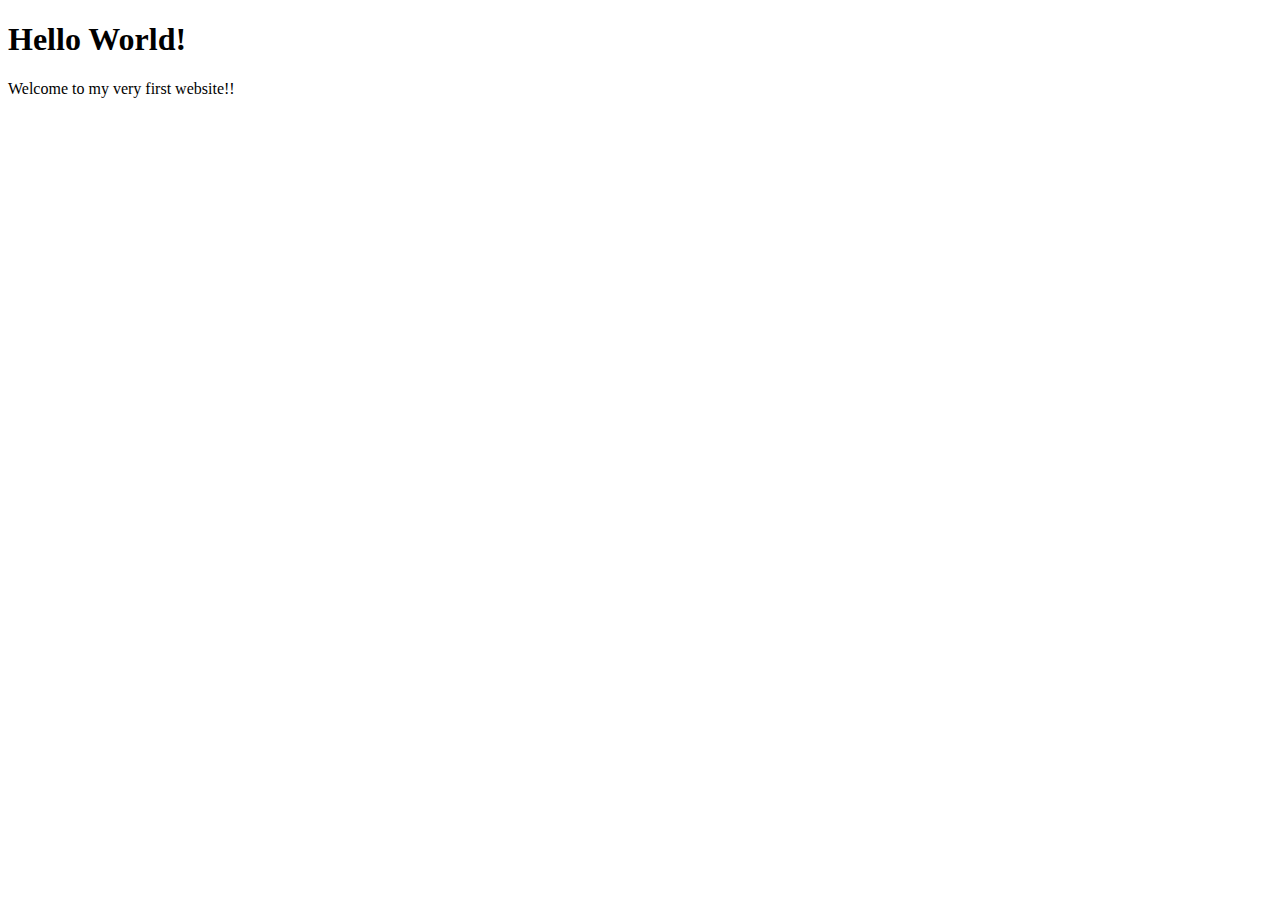
==== index.html @ 75cbf8e3 "Add hello message" ====
<!DOCTYPE html>
<html lang="en">
<head>
    <meta charset="UTF-8">
    <meta http-equiv="X-UA-Compatible" content="IE=edge">
    <meta name="viewport" content="width=device-width, initial-scale=1.0">
    <title>Hello World</title>
</head>
<body>
    <h1>Hello World!</h1>
    <p>Welcome to my very first website!!</p>
    
</body>
</html>
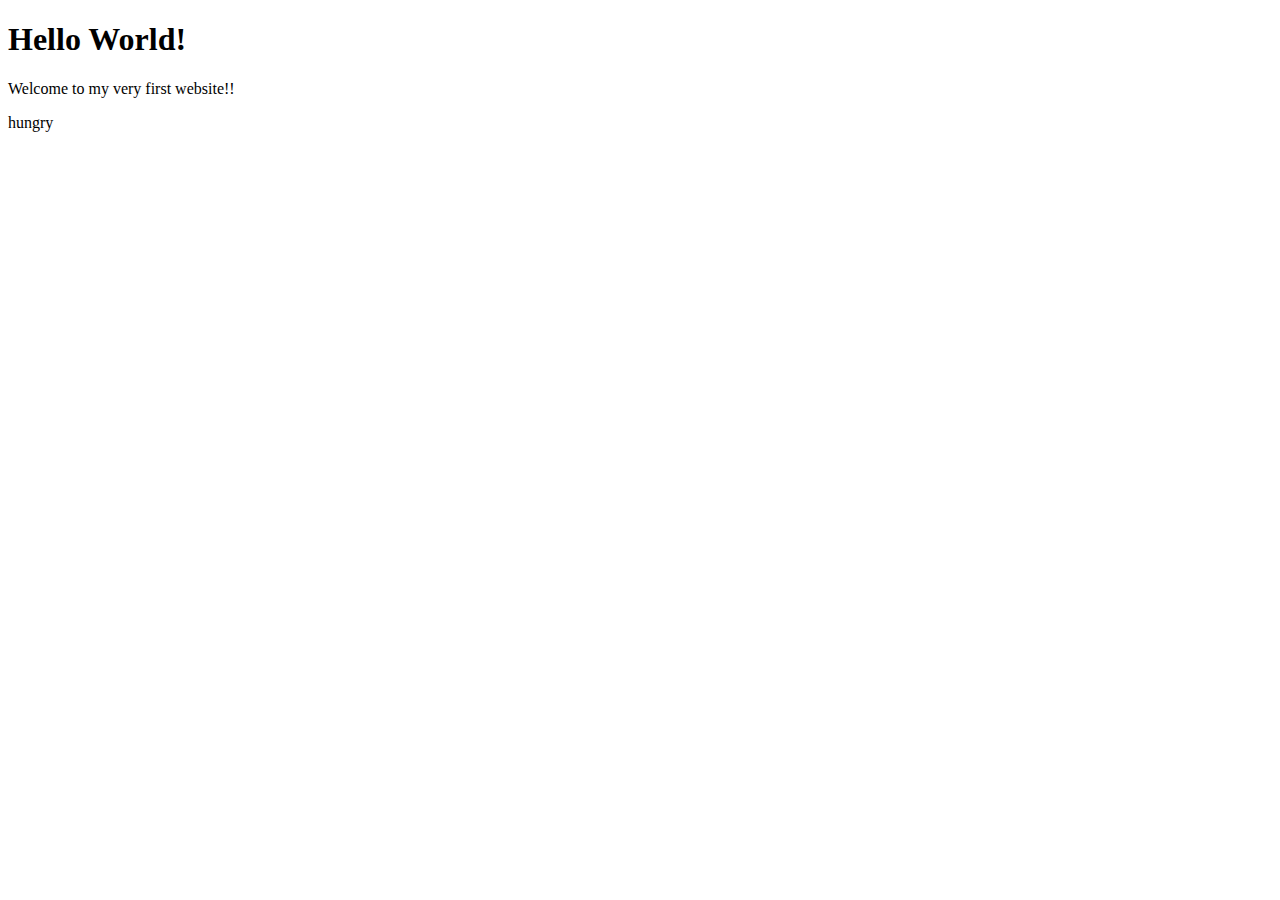
==== commit 13b6c733: "added hungry" ====
--- a/index.html
+++ b/index.html
@@ -9,6 +9,6 @@
 <body>
     <h1>Hello World!</h1>
     <p>Welcome to my very first website!!</p>
-    
+    <p> hungry</p>
 </body>
 </html>
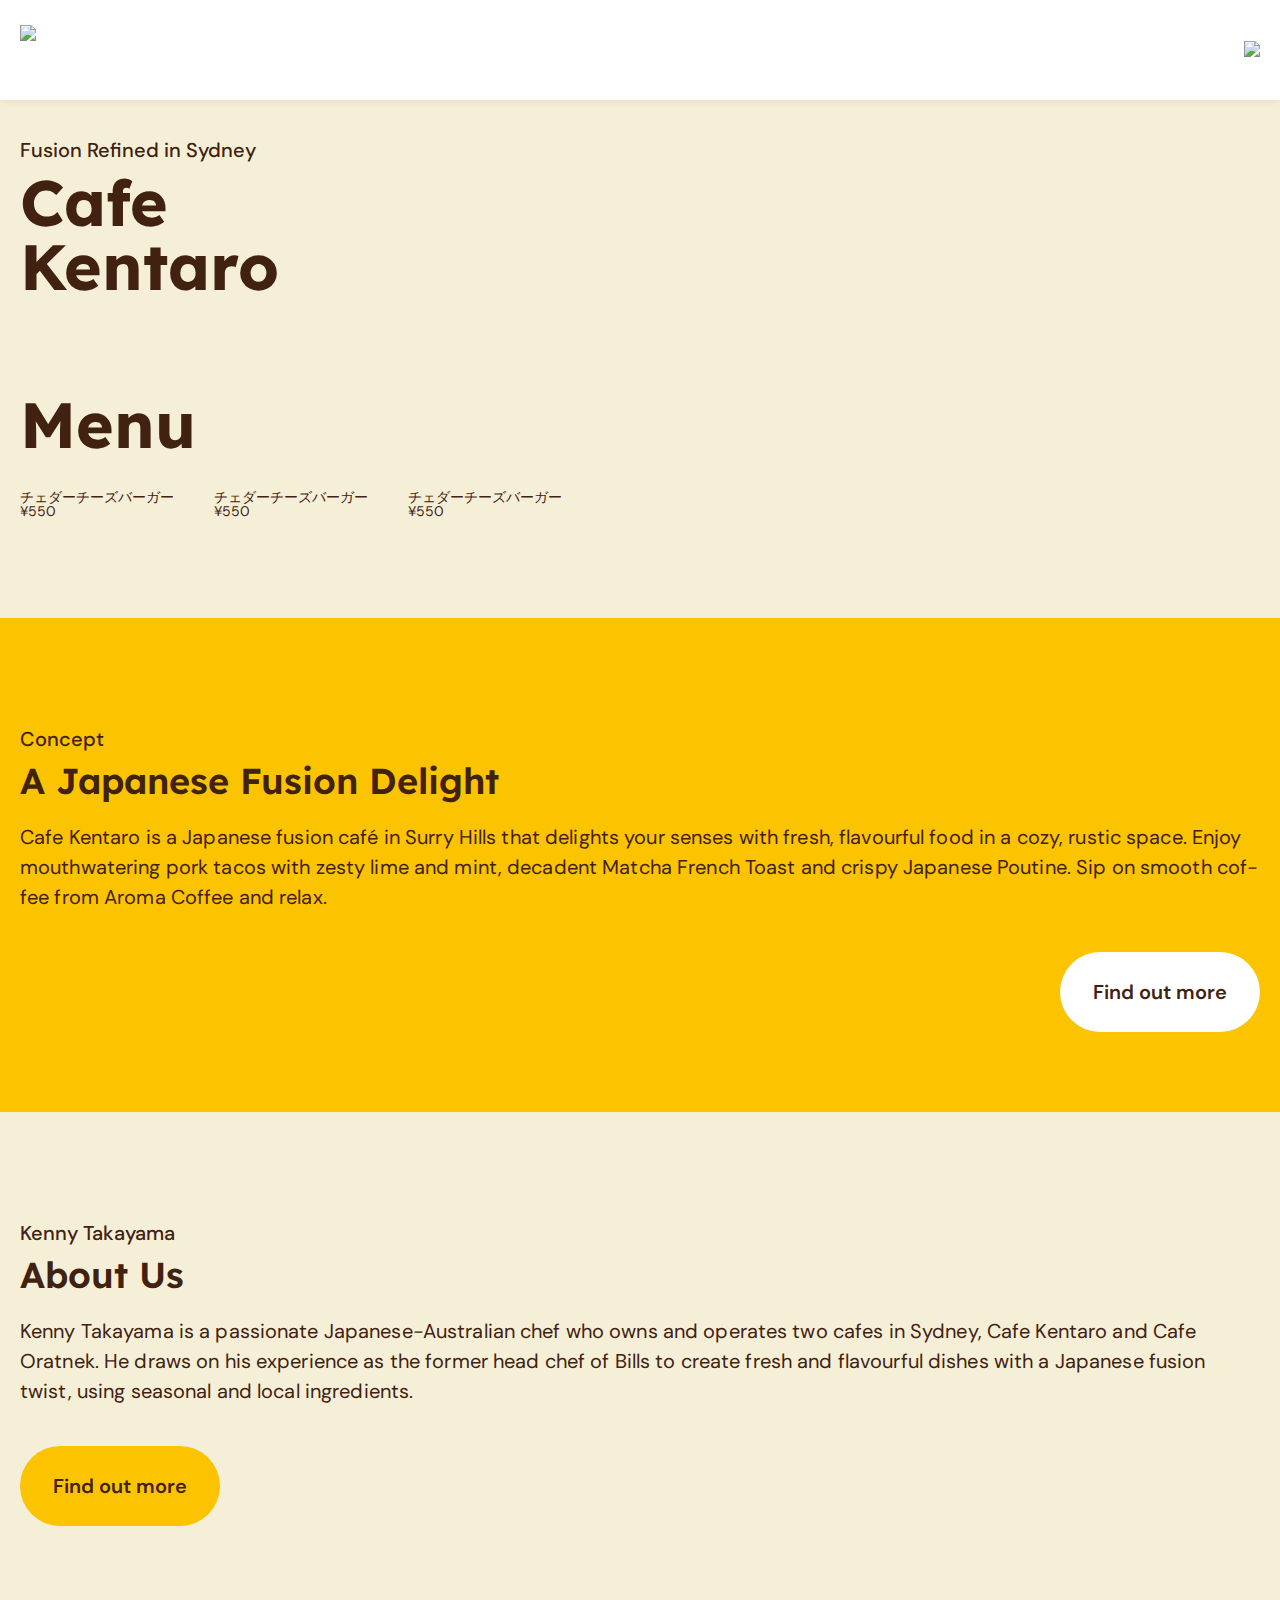
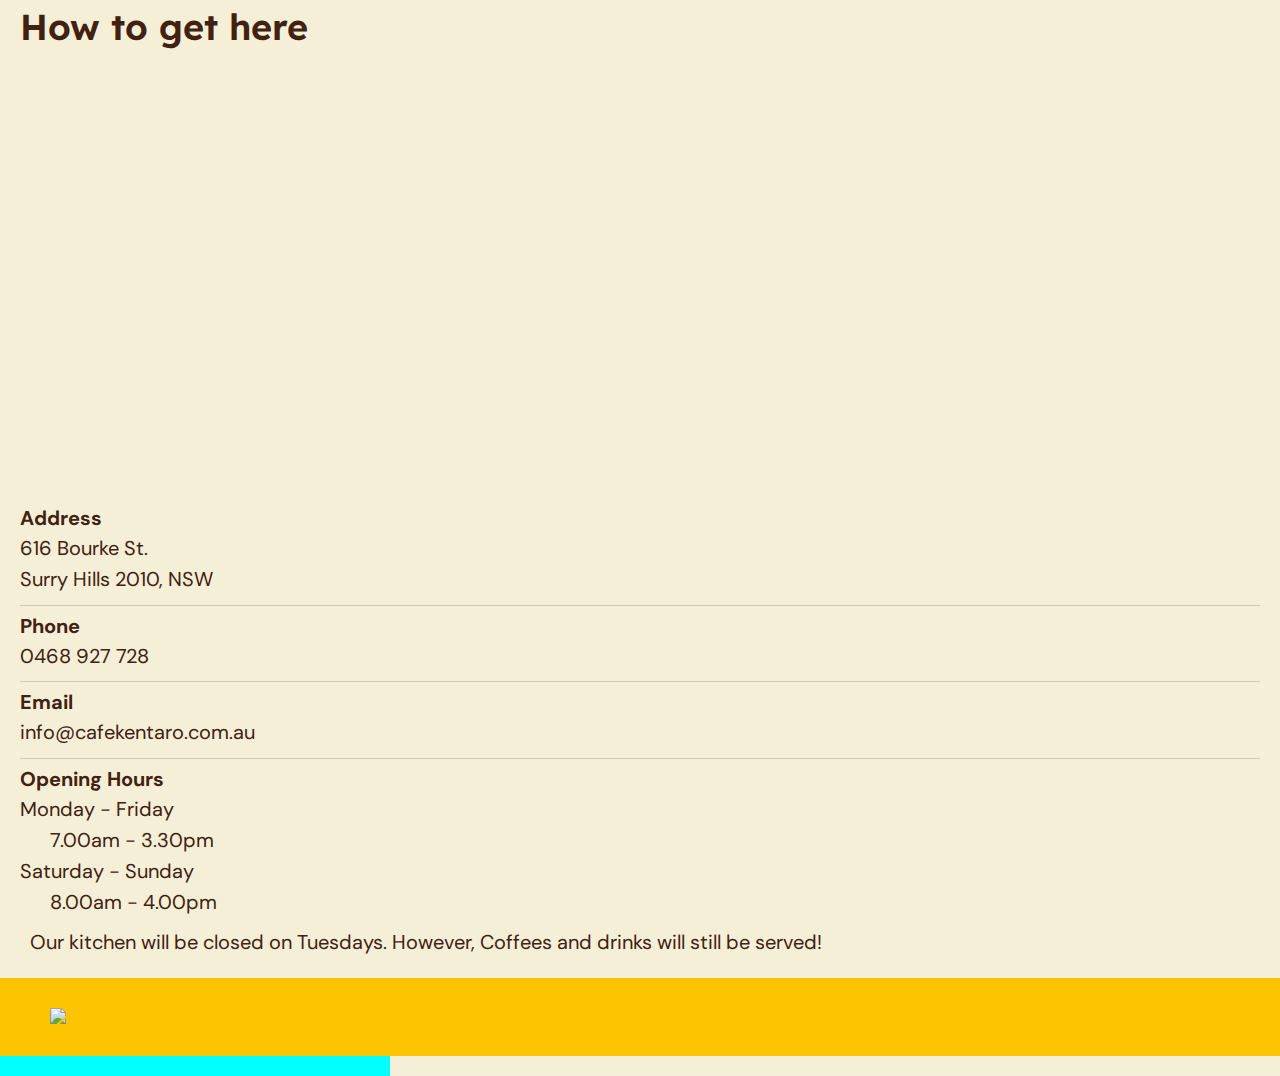
==== commit 1d61ab9c: "Add files via upload" ====
--- a/index.html
+++ b/index.html
@@ -1,14 +1,181 @@
 <!DOCTYPE html>
 <html lang="en">
+
 <head>
-    <meta charset="UTF-8">
-    <meta http-equiv="X-UA-Compatible" content="IE=edge">
-    <meta name="viewport" content="width=device-width, initial-scale=1.0">
-    <title>Hello World</title>
+  <meta charset="UTF-8">
+  <meta http-equiv="X-UA-Compatible" content="IE=edge">
+  <meta name="viewport" content="width=device-width, initial-scale=1.0">
+  <title>Document</title>
+  <link rel="stylesheet" href="style.css">
+  <link rel="preconnect" href="https://fonts.googleapis.com">
+  <style>
+    @import url('https://fonts.googleapis.com/css2?family=DM+Sans:ital,wght@0,400;0,500;0,700;1,400;1,500;1,700&family=Lexend:wght@100;200;300;400;500;600;700;800;900&display=swap');
+  </style>
+
 </head>
+
 <body>
-    <h1>Hello World!</h1>
-    <p>Welcome to my very first website!!</p>
-    <p> hungry</p>
+  <header>
+    <div class="header_wrapper">
+      <img class="logo" src="images/logo.png">
+      <div class="hamburger_menu">
+        <img class="hamburger_menu_img" src="images/hamburgermenu.png">
+      </div>
+    </div> <!-- /header_wrapper -->
+    <nav class="hamburger">
+      <ul>
+        <li><a href="">Concept</a></li>
+        <li><a href="">About Us</a></li>
+        <li><a href="">Menu</a></li>
+        <li><a href="">Photo Gallery</a></li>
+      </ul>
+    </nav>
+  </header>
+  <main>
+
+    <div class="land_wrapper">
+      <div class="land_txt">
+        <h1>
+
+          Cafe Kentaro
+        </h1>
+        <span class="title_sub">Fusion Refined in Sydney</span>
+      </div>
+
+      <div class="land_img_wrapper">
+        <img src="images/dish1.png" alt="" class="land_img">
+
+      </div>
+    </div>
+    <div class="land_bg">
+  
+    </div>
+    <section class="menu_food">
+      <div class="menu_wrapper">
+        <div class="menu_title_wrapper">
+          <h2 class="menu_title">Menu</h2>
+        </div>
+        <div class="menu_box_wrapper">
+          <div class="menu_box">
+            <figure class="menu_box_img_wrapper">
+              <img src="dishes/dish_1.jpeg" alt="" class="">
+            </figure>
+            <dl class="menu_box_txt_wrapper">
+              <dt class="menu_box_txt_name">チェダーチーズバーガー</dt>
+              <dd class="menu_box_txt_price">¥550</dd>
+            </dl>
+          </div>
+          <div class="menu_box">
+            <figure class="menu_box_img_wrapper">
+              <img src="dishes/dish_3.jpeg" alt="" class="">
+            </figure>
+            <dl class="menu_box_txt_wrapper">
+              <dt class="menu_box_txt_name">チェダーチーズバーガー</dt>
+              <dd class="menu_box_txt_price">¥550</dd>
+            </dl>
+          </div>
+          <div class="menu_box">
+            <figure class="menu_box_img_wrapper">
+              <img src="dishes/dish_2.jpeg" alt="" class="">
+            </figure>
+            <dl class="menu_box_txt_wrapper">
+              <dt class="menu_box_txt_name">チェダーチーズバーガー</dt>
+              <dd class="menu_box_txt_price">¥550</dd>
+            </dl>
+          </div>
+        </div>
+      </div>
+    </section>
+    <section class="section_wrapper bg_yellow">
+      <div class="page_content">
+        <img src="images/shop_1.jpg" alt="" class="concept_img">
+        <div class="concept_wrapper">
+          <h2 class="section_content_title max-width-80">
+            <span class="title_sub">
+              Concept
+            </span>
+            <br>
+            A Japanese Fusion Delight
+          </h2>
+          <p class="section_content_txt">
+            Cafe Kentaro is a Japanese fusion café in Surry Hills that delights your senses with fresh, flavourful food
+            in a cozy, rustic space. Enjoy mouthwatering pork tacos with zesty lime and mint, decadent Matcha French
+            Toast and crispy Japanese Poutine. Sip on smooth coffee from Aroma Coffee and relax.
+          </p>
+          <a class="button left" href="">Find out more</a>
+
+        </div>
+      </div>
+    </section>
+
+    <section class="section_wrapper">
+      <div class="page_content">
+        <img src="images/kenny.jpg" alt="" class="aboutus_img">
+        <div class="concept_wrapper">
+          <h2 class="section_content_title">
+            <span class="title_sub">
+              Kenny Takayama
+            </span>
+            <br>
+            About Us
+          </h2>
+          <p class="section_content_txt">
+            Kenny Takayama is a passionate Japanese-Australian chef who owns and operates two cafes in Sydney, Cafe Kentaro and Cafe Oratnek. He draws on his experience as the former head chef of Bills to create fresh and flavourful dishes with a Japanese fusion twist, using seasonal and local ingredients.
+          </p>
+          <a class="button" href="">Find out more</a>
+
+        </div>
+      </div>
+    </section>
+
+    <section class="section_wrapper">
+      <div class="page_content">
+        <div class="concept_wrapper">
+          <h2 class="section_content_title">
+How to get here          </h2>
+<iframe src="https://www.google.com/maps/embed?pb=!1m18!1m12!1m3!1d3311.959630387749!2d151.2122997124738!3d-33.89069352008346!2m3!1f0!2f0!3f0!3m2!1i1024!2i768!4f13.1!3m3!1m2!1s0x6b12b1e1e21c8689%3A0xfebc0a1ab34f8d55!2sCafe%20Kentaro!5e0!3m2!1sen!2sus!4v1684762166981!5m2!1sen!2sus"  style="border:0;" allowfullscreen="" loading="lazy" referrerpolicy="no-referrer-when-downgrade" class="map"></iframe>
+
+<dl class="access_info">
+  <dt class="access_info_title">Address</dt>
+  <dd class="access_info_text">616 Bourke St. <br>
+    Surry Hills 2010, NSW</dd>
+</dl>
+<dl class="access_info">
+  <dt class="access_info_title">Phone</dt>
+  <dd class="access_info_text">0468 927 728</dd>
+</dl>
+<dl class="access_info">
+  <dt class="access_info_title">Email</dt>
+  <dd class="access_info_text">info@cafekentaro.com.au</dd>
+</dl>
+<dl class="access_info no_border">
+  <dt class="access_info_title">Opening Hours</dt>
+  <dd class="access_info_text">
+    <li>
+      Monday - Friday
+        <li class="access_info_hours">7.00am - 3.30pm</li>
+    </li>
+
+    </li>
+    <li>Saturday - Sunday
+      <li class="access_info_hours"> 8.00am - 4.00pm</li>
+    </li>
+    <p>Our kitchen will be closed on Tuesdays. However, Coffees and drinks will still be served!</p>
+  </dd>
+</dl>
+        </div>
+      </div>
+    </section>
+  </main>
+  <footer>
+
+    <div class="footer_logo_wrapper">
+      <img class="logo" src="images/logo.png">
+    </div>
+
+    
+  </footer>
+  <div class="box_390"></div>
 </body>
-</html>
+<script src="script.js"></script>
+</html>--- a/style.css
+++ b/style.css
@@ -0,0 +1,684 @@
+html,body,div,span,applet,object,iframe,h1,h2,h3,h4,h5,h6,p,blockquote,pre,a,abbr,acronym,address,big,cite,code,del,dfn,em,img,ins,kbd,q,s,samp,small,strike,strong,sub,sup,tt,var,b,u,i,center,dl,dt,dd,ol,ul,li,fieldset,form,label,input,textarea,button,legend,table,caption,tbody,tfoot,thead,tr,th,td,article,aside,canvas,details,embed,figure,figcaption,footer,header,hgroup,menu,nav,output,ruby,section,summary,time,mark,audio,video,button {
+    margin: 0;
+    padding: 0;
+    border: 0;
+    font-family: 'DM sans', 'Lexend';
+    font-size: 100%;
+    vertical-align: baseline;
+  }
+/* 1rem = 10px */
+
+/*------------*/
+/* Base Tags    
+/*------------*/
+
+:root{
+    --yellow: #FBC300;
+    --brown: #41210f;
+    --brownrgb: 65, 33, 15;
+
+}
+
+html{
+    font-size: 62.5%;
+}
+body{
+    background: #f6efd8;
+    color: var(--brown);
+    font-family: sans-serif;
+    font-size: 1.4rem;
+    line-height: 1;
+
+}
+
+h1, h2{
+    font-size: 6.4rem;
+    font-family: 'Lexend';
+}
+
+img{
+    max-width: 100%;
+}
+
+button{
+    
+}
+/*------------*/
+/* Variables    
+/*------------*/
+
+
+
+/*------------*/
+/* General Components    
+/*------------*/
+
+.button{
+    display: block;
+    width: 20rem;
+    height: 8rem;
+    overflow: hidden;
+    border-radius: 4rem;
+    font-size: 2rem;
+    font-weight: 700;
+    line-height: 8rem;
+    text-align: center;
+    -webkit-transition: color 0.55s cubic-bezier(0.215, 0.61, 0.355, 1);
+    transition: color 0.55s cubic-bezier(0.215, 0.61, 0.355, 1);
+    text-decoration: none;
+    color: var(--brown);
+    font-weight: 600;
+    background-color: var(--yellow);
+
+}
+
+.button:hover{
+    background-color: var(--brown);
+    color:#f6efd8;
+    transition:  0.55s cubic-bezier(0.215, 0.61, 0.355, 1);
+}
+
+
+.left{
+    margin-left: auto;
+}
+
+
+
+@media screen and (max-width: 48em){
+    .button {
+        width: 16rem;
+        height: 6.4rem;
+        border-radius: 3.2rem;
+        font-size: 1.6rem;
+        line-height: 6.4rem;
+    }
+    }
+
+
+/*------------*/
+/* Header    
+/*------------*/
+header{
+    background-color: white;
+    padding:0;
+    height: 10rem;
+    box-shadow: 0 0 1rem rgb(0 0 0 / 0.1);
+    position: fixed;
+    top: 0;
+    right: 0;
+    left: 0;
+    margin: 0 auto;
+    position:fixed;
+    z-index:999;
+}
+
+.header_wrapper {
+    height:100%;
+    width: calc(100% - 4rem);
+    margin: 0 auto;
+    
+    /* FLEX */
+    display: flex;
+    -webkit-box-align: center;
+    -ms-flex-align: center;
+    align-items: center;
+    flex-direction: row;
+    justify-content: space-between;
+  }
+
+
+header .logo{
+    height: 5rem;
+}
+
+header .hamburger_menu_img{
+    height: 3rem;
+    cursor: pointer;
+}
+
+
+.is_active{
+    display:block !important;
+    transition: transform .5s ease, opacity ease .2s;
+    opacity:1;
+
+}
+
+/*------------*/
+/* Navigation    
+/*------------*/
+
+nav.hamburger {
+    display:none;
+    background: white;
+    margin-top: -2rem auto;
+    box-shadow: 0 0 1rem -1rem rgb(0 0 0 / 0.1);
+    padding-bottom: 1rem;
+
+}
+
+nav.hamburger ul li{
+    padding: 2rem 2rem;
+    font-size: 2.5rem;
+    text-align: center;
+    font-weight: 700;
+    font-family: "DM Sans";
+}
+
+::selection{
+    background: var(--yellow);
+    color: white;
+}
+nav.hamburger ul li a:link, nav ul li a:visited{
+    text-decoration: none;
+    color: black;
+}
+
+
+.land_wrapper{
+    padding: 14rem 2rem 0;
+    display: flex;
+    flex-flow: column wrap;
+    align-content: center;
+}
+
+.land_txt{
+    width:100%;
+    display:flex;
+    flex-flow: column-reverse;
+
+    
+}
+
+
+.land_img_wrapper{
+    width: 35rem;
+    margin: 0 auto;
+    z-index: -1;
+}
+
+.land_txt h1{
+    max-width: min-content;
+    margin-top: 1rem;
+}
+
+.title_sub{
+    font-size: 2rem;
+    font-family: 'DM Sans';
+    font-weight: 500;
+
+}
+
+.land_img{
+    max-width: 100%;
+    filter: drop-shadow(1rem 2rem 1rem rgb(0,0,0, 0.2));
+}
+
+
+.box_390{
+    width:390px;
+    height: 20px;;
+    background-color: aqua;
+    display: block;;
+}
+
+
+
+/*------------*/
+/* Menu    
+/*------------*/
+
+.menu_title_wrapper{
+    width: calc(100% - 4rem);
+    margin: 0 auto;
+}
+
+.menu_food{
+    margin: 8rem 0;
+}
+
+.menu_box_wrapper img{
+    max-width: 30rem;
+    border-radius: 4rem;
+}
+
+.menu_box_wrapper{
+    display: flex;
+    flex-flow: row;
+    overflow-x: scroll;
+    scrollbar
+
+}
+.menu_box{
+    margin: 2rem
+}
+
+.page_content {
+    width: calc(100% - 4rem);
+    margin: 0 auto;
+}
+
+.page_header{
+    width: 80%;
+    margin: 0 auto;
+    padding: 15rem 0 5rem;
+    font-size: 2rem;
+}
+
+.page_header h2{
+    margin: 0 auto;
+    width: min-content;
+}
+
+.page_header p{
+    margin-top: 2rem;
+    line-height: 2.6rem;
+    letter-spacing: 0.01rem;    
+}
+
+.menu_box_txt_name{
+
+}
+.menu_box_txt_price{
+
+}
+
+/*------------*/
+/* Sections    
+/*------------*/
+
+.section_wrapper{
+    display:flex;
+    flex-flow: column-reverse;
+    color:#41210f;
+    padding: 8rem 0 0;
+}
+
+.bg_yellow{
+    background-color: var(--yellow);
+    padding-bottom: 8rem;
+}
+
+.bg_yellow .button{
+    background:white;
+}
+.bg_yellow .button:hover{
+    background-color: var(--brown);
+    color:#f6efd8;
+    transition:  0.55s cubic-bezier(0.215, 0.61, 0.355, 1);
+}
+
+/*------------*/
+/* Concept    
+/*------------*/
+
+.concept_wrapper{
+    font-size: 2rem;
+    display: flex;
+    flex-direction: column;
+}
+
+.concept_img{
+    border-radius: 2rem;
+
+}
+.section_content_title {
+    margin-bottom: 2rem;
+    font-size: 3.6rem;
+    max-width: 100%;;
+    line-height: 4.2rem;
+    font-weight: 600;
+    word-wrap:
+}
+
+.max-width-80{
+    max-width: 80%;
+}
+
+.section_content_txt {
+    line-height: 3rem;
+    margin-bottom: 4rem;
+    padding-right: 0;
+    hyphens: auto;
+    letter-spacing: calc(1.2rem/100);
+}
+
+
+/*------------*/
+/* About Us    
+/*------------*/
+
+.aboutus_img{
+    border-radius: 2rem;
+
+
+
+}
+
+/*------------*/
+/* Access   
+/*------------*/
+
+.map{
+    height: 390px;
+    border-radius: 3rem;
+    margin: 2rem 0;
+}
+
+.access_info{
+    padding: 1rem 0;
+    border-bottom: 0.1rem solid rgba(var(--brownrgb), 0.2);
+
+
+}
+.access_info_title{
+    font-weight: 700;
+}
+
+.access_info_text{
+    line-height: 1.54;
+    letter-spacing: 0em;
+    overflow: hidden;
+    margin: 0.5rem 0 0 0 ;
+
+}
+
+.access_info_hours{
+    list-style: disc;
+    text-indent: 3rem;
+}
+
+.no_border{
+    border-bottom: none;
+}
+
+.access_info p{
+    margin: 1rem;
+}
+
+/*------------*/
+/* Footer
+/*------------*/
+
+footer{
+    background: var(--yellow);
+    padding: 3rem 0;
+    margin: 0 auto;
+
+}
+
+.footer_logo_wrapper{
+    width: calc(100% - 10rem);
+    margin:0 auto;
+    
+}
+
+/*------------*/
+/* Menu Items
+/*------------*/
+
+.menu_item_list_wrapper{
+}
+
+.menu_item_wrapper{
+    display: flex;
+    flex-flow: row wrap;
+    justify-content: space-around;
+    padding: 5rem 0;
+    gap: 3rem 0;
+}
+
+.menu_item_wrapper img{
+    max-width: 100%;
+    border-radius: 2rem;
+}
+
+
+.menu_item{
+    width: calc((100% - 4rem)/2);
+}
+
+
+.menu_item_txt_name{
+    margin: 1rem 0;
+    font-size: 2rem;
+    font-weight: 600;
+
+}
+.menu_item_txt_price{
+    font-size: 2rem;
+    font-weight: 600;
+    color: #C89B00;
+}
+
+
+/*------------*/
+/* Category
+/*------------*/
+
+nav.categories{
+    width: 100vw;
+    position: sticky;
+    top:10rem;
+    display: block;
+    background-color: white;
+    display:flex;
+    flex-flow: row;
+    justify-content: space-around;
+    z-index: 1;
+
+}
+
+
+nav.categories .categories_name_wrapper{
+    font-family: 'Lexend';
+    font-size: 1.8rem;
+    font-weight: 600;
+    padding: 2rem;
+    padding-bottom: 1.6rem; /* minus the border */
+}
+
+.categories_active{
+    border-bottom: #FBC300 0.4rem solid;
+}
+
+
+/*------------*/
+/* Category
+/*------------*/
+
+.dish_img_wrapper{
+
+}
+
+.dish_img{
+    height: 100vw;
+}
+
+.dish_info{
+    width: calc(100% - 4rem);
+    margin: 2rem auto;
+    display: flex;
+    flex-flow: column;
+    gap: 1rem 0;
+    margin-bottom: 30vw;
+}
+
+
+.veg_label{
+    font-size: 2rem;
+
+}
+.dish_name{
+    font-size: 2.4rem;
+    
+}
+
+.dish_price{
+    font-size: 2.4rem;
+    color: #C89B00;
+    font-weight: 600;
+}
+
+.dish_desc{
+    font-size: 1.5rem;
+    line-height: 2.5rem;
+}
+
+input{
+    display: relative;
+
+}
+
+.options_wrapper{
+    display:flex;
+    flex-flow: column;
+    gap: 1rem 0rem;
+
+}
+.options_wrapper h5{
+    font-size: 2rem;
+
+}
+
+.options_list>label{
+    display: block;
+    padding: 1rem 0;
+    font-size: 1.8rem;
+}
+
+
+/*------------*/
+/* Cart Options
+/*------------*/
+
+.cart_options_wrapper{
+    font-size: 2.0rem;
+    font-weight: 600;
+    display: flex;
+    justify-content: space-around;
+    align-content: center;
+    background-color: white;;
+    bottom: 0;
+    padding: 2rem 0;
+    position: fixed;
+    width: 100vw;
+    height: 10vw;
+}
+
+.quantity_wrapper{
+    display: flex;
+    justify-content: space-around;
+    align-items: center;
+}
+.add_cart_wrapper{
+    display: flex;
+    justify-content: space-around;
+    align-items: center;
+    padding: 1.5rem ;
+    overflow: hidden;
+
+    border-radius: 4rem;
+    text-align: center;
+    -webkit-transition: color 0.55s cubic-bezier(0.215, 0.61, 0.355, 1);
+    transition: color 0.55s cubic-bezier(0.215, 0.61, 0.355, 1);
+    text-decoration: none;
+    color: var(--brown);
+    font-weight: 600;
+    background-color: var(--yellow);
+}
+
+/* Quantity */
+
+.quantity_wrapper{
+    display: flex;
+    justify-content: space-around;
+    align-items: center;
+    gap: 2rem;
+}
+.quantity_button{
+    background-color: var(--yellow);
+    padding: 2rem;
+    height: 2rem;
+    width: 2rem;
+    display: flex;
+    justify-content: space-around;
+    align-items: center;
+    border-radius: 20rem;
+
+
+}
+
+.view_order_wrapper{
+    display:flex;
+    flex-flow: row;
+    justify-content: space-around;
+    align-items: center;
+
+    background-color: var(--yellow);
+    width: calc(100% - 4rem);
+    border-radius: 4rem;
+    font-size: 1.6rem;
+    font-weight: 300;
+
+
+}
+
+.view_order_text{
+    font-size: 2rem;
+    font-weight: 600;
+}
+
+
+
+.order_list_wrapper{
+    display: flex;
+    flex-flow: column;
+    align-items: center;
+    margin-top: 20rem;
+
+}
+
+.order_card_wrapper{
+    display: flex;
+    background-color: white;
+    max-width: calc(100% - 4rem);
+    margin: 2rem;
+    border-radius: 2rem;
+    font-size: 1.6rem;
+}
+
+.order_card_content_wrapper{
+    display: flex;
+    gap: 0 2rem;
+    justify-content: space-around;
+    padding: 2rem;
+
+}
+
+.order_card_info /* Name, desc and Edit */{
+    display: flex;
+    flex-flow: column;
+    gap: 1rem 0;
+    max-width: 50%;
+    font-size: 1.2rem;
+}
+
+.order_card_title{
+    font-weight: 500;
+    font-size: 1.6rem;
+}
+
+.order_card_desc{
+    color: rgba(var(--brownrgb), 0.7);
+    line-height: 1.6rem;;
+}
+
+.order_card_edit{
+    color: #C89B00;
+}
+
+.order_card_price{
+     font-size: 1.6rem;
+}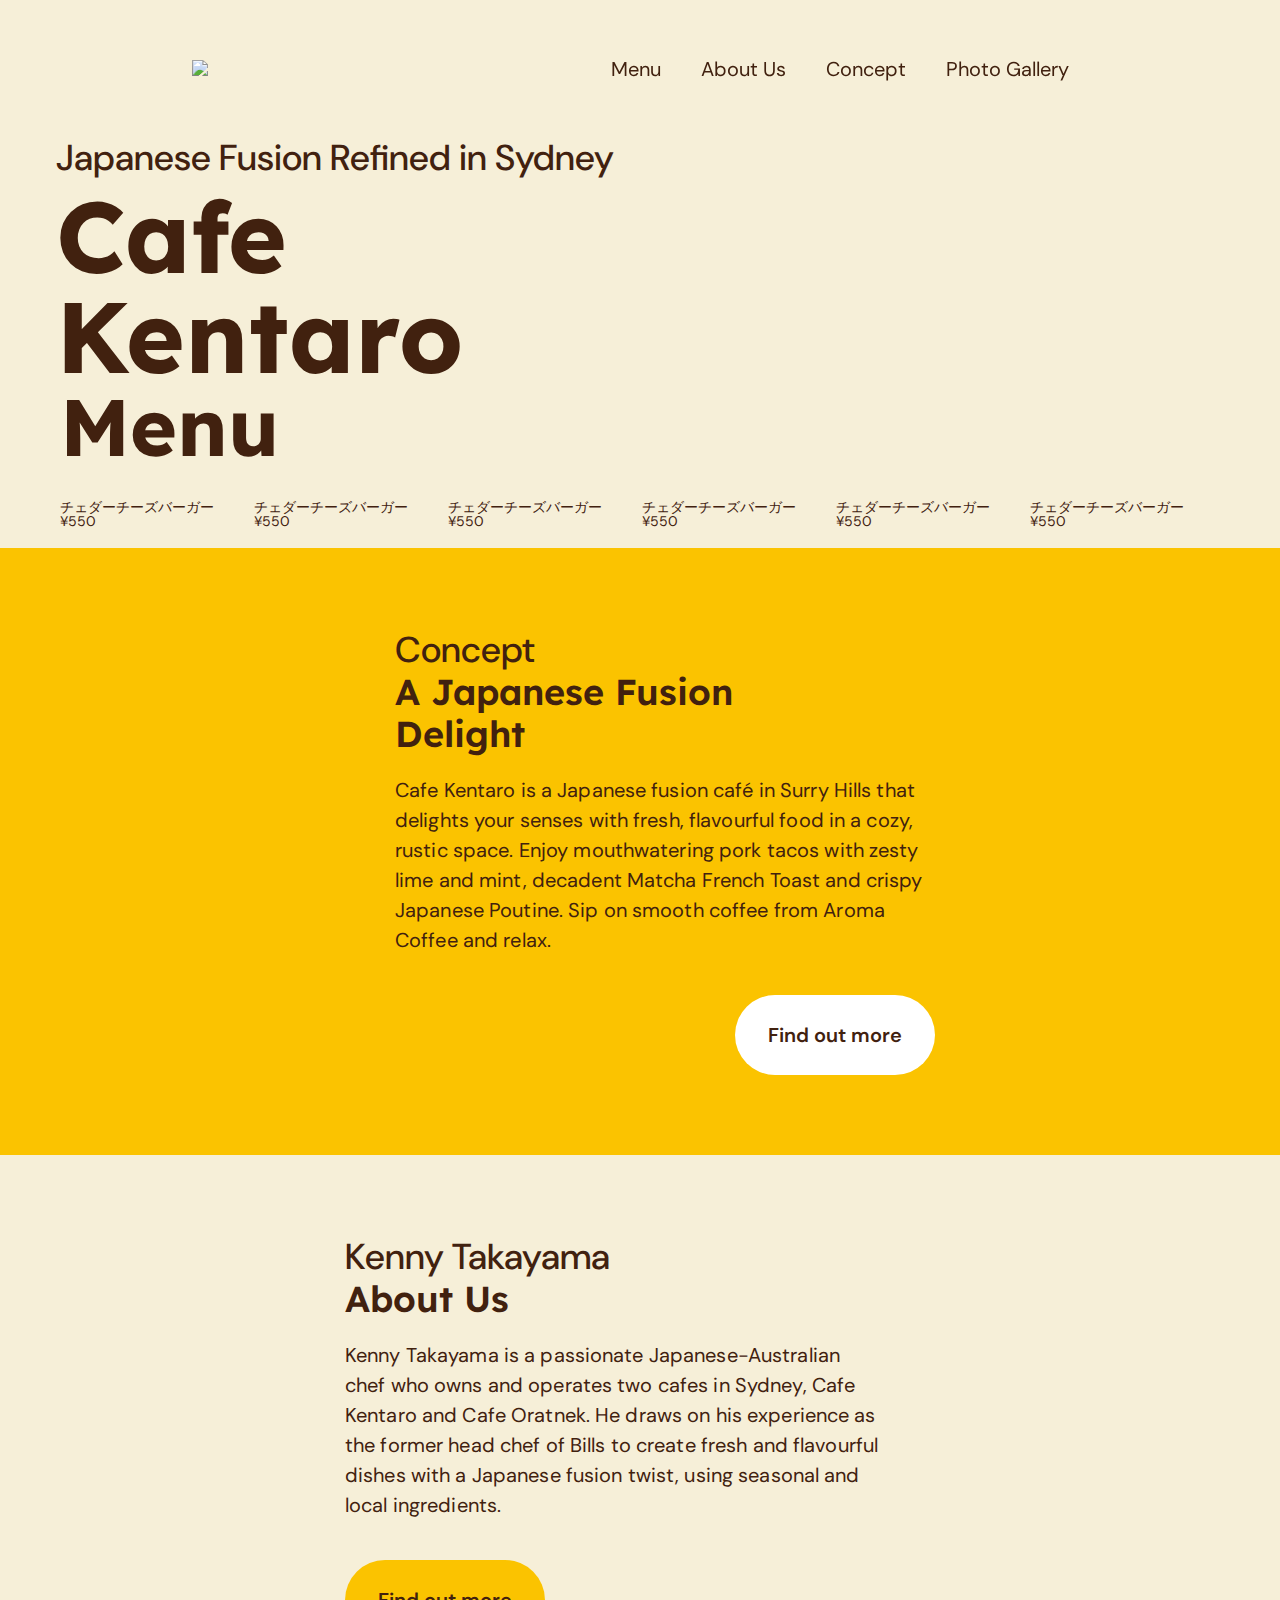
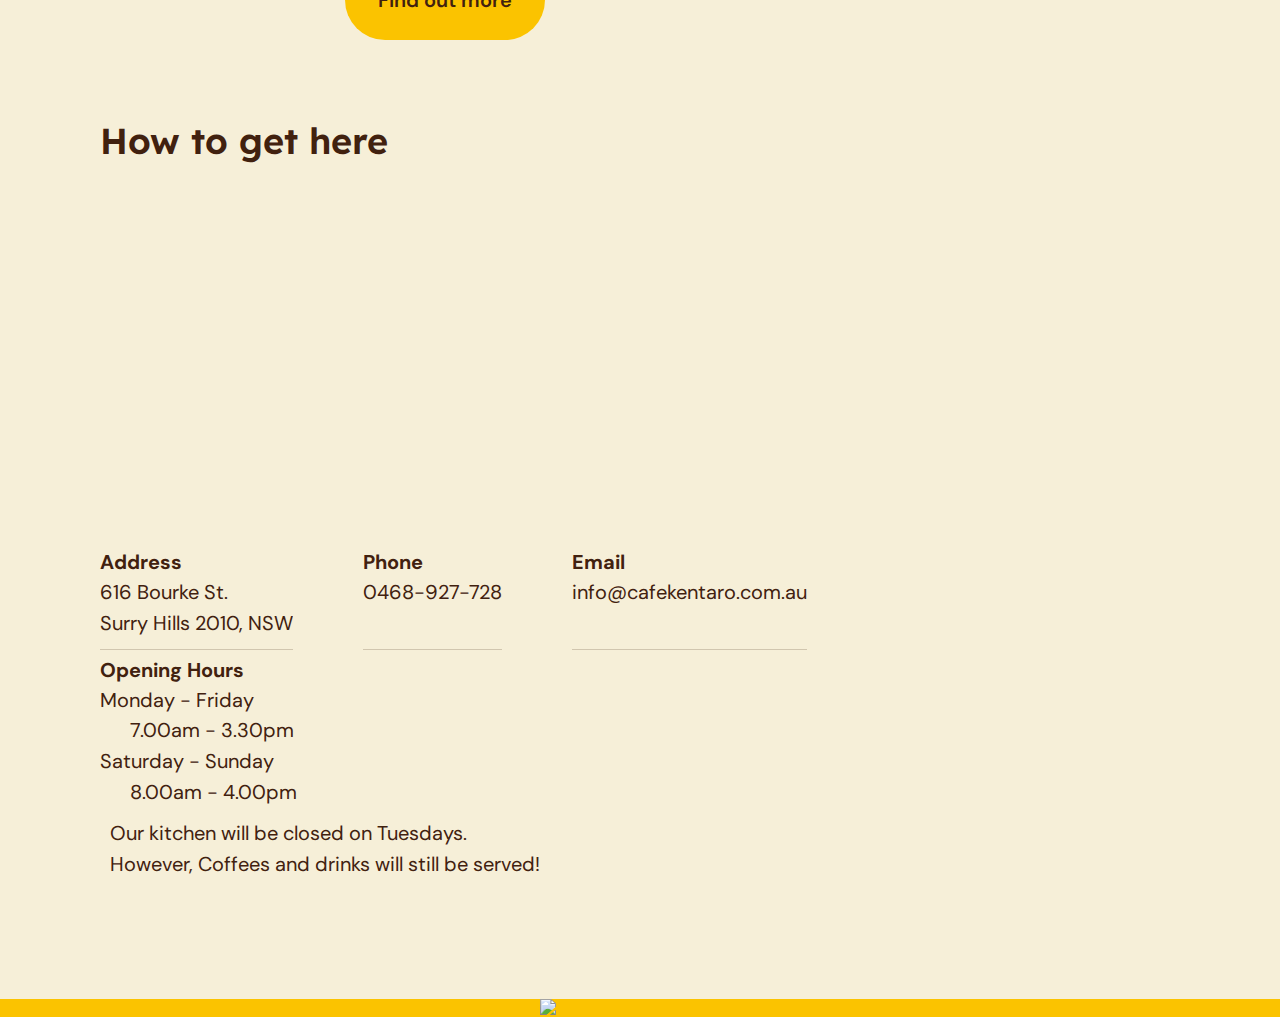
==== commit f04ad409: "Adjusted the order page to desktop" ====
--- a/index.html
+++ b/index.html
@@ -6,6 +6,7 @@
   <meta http-equiv="X-UA-Compatible" content="IE=edge">
   <meta name="viewport" content="width=device-width, initial-scale=1.0">
   <title>Document</title>
+  <link rel="stylesheet" href="desktop.css">
   <link rel="stylesheet" href="style.css">
   <link rel="preconnect" href="https://fonts.googleapis.com">
   <style>
@@ -16,6 +17,7 @@
 
 <body>
   <header>
+    <div class="header_menu_wrapper">
     <div class="header_wrapper">
       <img class="logo" src="images/logo.png">
       <div class="hamburger_menu">
@@ -24,22 +26,21 @@
     </div> <!-- /header_wrapper -->
     <nav class="hamburger">
       <ul>
+        <li><a href="menu.html">Menu</a></li>
+        <li><a href="">About Us</a></li>
         <li><a href="">Concept</a></li>
-        <li><a href="">About Us</a></li>
-        <li><a href="">Menu</a></li>
         <li><a href="">Photo Gallery</a></li>
       </ul>
     </nav>
+  </div>
   </header>
   <main>
-
     <div class="land_wrapper">
       <div class="land_txt">
         <h1>
-
           Cafe Kentaro
         </h1>
-        <span class="title_sub">Fusion Refined in Sydney</span>
+        <span class="title_sub">Japanese Fusion Refined in Sydney</span>
       </div>
 
       <div class="land_img_wrapper">
@@ -83,12 +84,46 @@
               <dd class="menu_box_txt_price">¥550</dd>
             </dl>
           </div>
+          <div class="menu_box">
+            <figure class="menu_box_img_wrapper">
+              <img src="dishes/dish_2.jpeg" alt="" class="">
+            </figure>
+            <dl class="menu_box_txt_wrapper">
+              <dt class="menu_box_txt_name">チェダーチーズバーガー</dt>
+              <dd class="menu_box_txt_price">¥550</dd>
+            </dl>
+          </div>
+          <div class="menu_box">
+            <figure class="menu_box_img_wrapper">
+              <img src="dishes/dish_2.jpeg" alt="" class="">
+            </figure>
+            <dl class="menu_box_txt_wrapper">
+              <dt class="menu_box_txt_name">チェダーチーズバーガー</dt>
+              <dd class="menu_box_txt_price">¥550</dd>
+            </dl>
+          </div>
+          <div class="menu_box">
+            <figure class="menu_box_img_wrapper">
+              <img src="dishes/dish_2.jpeg" alt="" class="">
+            </figure>
+            <dl class="menu_box_txt_wrapper">
+              <dt class="menu_box_txt_name">チェダーチーズバーガー</dt>
+              <dd class="menu_box_txt_price">¥550</dd>
+            </dl>
+          </div>
         </div>
       </div>
     </section>
     <section class="section_wrapper bg_yellow">
       <div class="page_content">
-        <img src="images/shop_1.jpg" alt="" class="concept_img">
+
+        <picture>
+          <source srcset="images/shop_1_sp.jpg" media="(max-width: 48rem)" class="concept_img">
+          <source srcset="images/shop_1_tab.jpg" media="(max-width: 80rem)" class="concept_img">
+          <img src="images/shop_1_pc.jpg" alt="" class="concept_img">
+        </picture>
+
+
         <div class="concept_wrapper">
           <h2 class="section_content_title max-width-80">
             <span class="title_sub">
@@ -108,8 +143,8 @@
       </div>
     </section>
 
-    <section class="section_wrapper">
-      <div class="page_content">
+    <section class="section_wrapper ">
+      <div class="page_content flex_row_reverse">
         <img src="images/kenny.jpg" alt="" class="aboutus_img">
         <div class="concept_wrapper">
           <h2 class="section_content_title">
@@ -130,39 +165,42 @@
 
     <section class="section_wrapper">
       <div class="page_content">
-        <div class="concept_wrapper">
+        <div class="access_wrapper">
           <h2 class="section_content_title">
 How to get here          </h2>
 <iframe src="https://www.google.com/maps/embed?pb=!1m18!1m12!1m3!1d3311.959630387749!2d151.2122997124738!3d-33.89069352008346!2m3!1f0!2f0!3f0!3m2!1i1024!2i768!4f13.1!3m3!1m2!1s0x6b12b1e1e21c8689%3A0xfebc0a1ab34f8d55!2sCafe%20Kentaro!5e0!3m2!1sen!2sus!4v1684762166981!5m2!1sen!2sus"  style="border:0;" allowfullscreen="" loading="lazy" referrerpolicy="no-referrer-when-downgrade" class="map"></iframe>
 
-<dl class="access_info">
-  <dt class="access_info_title">Address</dt>
-  <dd class="access_info_text">616 Bourke St. <br>
-    Surry Hills 2010, NSW</dd>
-</dl>
-<dl class="access_info">
-  <dt class="access_info_title">Phone</dt>
-  <dd class="access_info_text">0468 927 728</dd>
-</dl>
-<dl class="access_info">
-  <dt class="access_info_title">Email</dt>
-  <dd class="access_info_text">info@cafekentaro.com.au</dd>
-</dl>
-<dl class="access_info no_border">
-  <dt class="access_info_title">Opening Hours</dt>
-  <dd class="access_info_text">
-    <li>
-      Monday - Friday
-        <li class="access_info_hours">7.00am - 3.30pm</li>
-    </li>
-
-    </li>
-    <li>Saturday - Sunday
-      <li class="access_info_hours"> 8.00am - 4.00pm</li>
-    </li>
-    <p>Our kitchen will be closed on Tuesdays. However, Coffees and drinks will still be served!</p>
-  </dd>
-</dl>
+<div class="access_info_wrapper">
+  <dl class="access_info">
+    <dt class="access_info_title">Address</dt>
+    <dd class="access_info_text">616 Bourke St. <br>
+      Surry Hills 2010, NSW</dd>
+  </dl>
+  <dl class="access_info">
+    <dt class="access_info_title">Phone</dt>
+    <dd class="access_info_text">0468-927-728</dd>
+  </dl>
+  <dl class="access_info">
+    <dt class="access_info_title">Email</dt>
+    <dd class="access_info_text">info@cafekentaro.com.au</dd>
+  </dl>
+  <dl class="access_info no_border">
+    <dt class="access_info_title">Opening Hours</dt>
+    <dd class="access_info_text">
+      <li>
+        Monday - Friday
+          <li class="access_info_hours">7.00am - 3.30pm</li>
+      </li>
+  
+      </li>
+      <li>Saturday - Sunday
+        <li class="access_info_hours"> 8.00am - 4.00pm</li>
+      </li>
+      <p>Our kitchen will be closed on Tuesdays. <br>However, Coffees and drinks will still be served!</p>
+    </dd>
+  </dl>
+</div>
+
         </div>
       </div>
     </section>
@@ -175,7 +213,6 @@
 
     
   </footer>
-  <div class="box_390"></div>
 </body>
 <script src="script.js"></script>
 </html>--- a/desktop.css
+++ b/desktop.css
@@ -0,0 +1,967 @@
+/*
+*
+*/
+
+/*------------*/
+/* Base Tags    
+/*------------*/
+
+img {
+    max-width: 100%;
+}
+
+/* , .options_list input[type="text"] */
+
+.contact_info_form_wrapper input {
+    border: 1px solid rgba(var(--brownrgb), 0.2);
+    width: 100%;
+    height: 2.5rem;
+    border-radius: 0.5rem;
+
+}
+
+main {
+    margin: 10rem 0 10rem 0;
+}
+
+
+/*------------*/
+/* General Components    
+/*------------*/
+
+.button {
+    display: block;
+    width: 20rem;
+    height: 8rem;
+    overflow: hidden;
+    border-radius: 4rem;
+    font-size: 2rem;
+    font-weight: 700;
+    line-height: 8rem;
+    text-align: center;
+    -webkit-transition: color 0.55s cubic-bezier(0.215, 0.61, 0.355, 1);
+    transition: color 0.55s cubic-bezier(0.215, 0.61, 0.355, 1);
+    text-decoration: none;
+    color: var(--brown);
+    font-weight: 600;
+    background-color: var(--yellow);
+
+}
+
+.button:hover {
+    background-color: var(--brown);
+    color: #f6efd8;
+    transition: 0.55s cubic-bezier(0.215, 0.61, 0.355, 1);
+}
+
+
+.left {
+    margin-left: auto;
+}
+
+
+.justify_unset {
+    justify-content: unset;
+}
+
+.flex_row_reverse{
+    flex-flow: row-reverse;
+}
+
+/*------------*/
+/* Header    
+/*------------*/
+header {
+    position: fixed;
+    top: 0;
+    right: 0;
+    left: 0;
+    z-index: 9999;
+
+}
+
+.header_menu_wrapper{
+    display: flex;
+    align-items: center;
+    justify-content: space-around;
+}
+
+.header_wrapper {
+    height: 100%;
+    padding: 6rem 0;
+}
+
+header .logo {
+    height: 8rem;
+    width:auto;
+}
+
+header .hamburger_menu_img {
+    display: none;
+}
+
+
+.is_active {
+    display: block !important;
+    transition: transform .5s ease, opacity ease .2s;
+    opacity: 1;
+
+}
+
+
+header nav ul {
+    display: flex;
+    flex-wrap: none;
+}
+header nav ul li{
+    list-style: none;;
+}
+
+/*------------*/
+/* Navigation    
+/*------------*/
+
+nav.hamburger {
+}
+
+nav.hamburger ul li {
+    padding: 2rem 2rem;
+    font-size: 2.5rem;
+    text-align: center;
+    font-weight: 400;
+    font-family: "DM Sans";
+    font-size: 2rem;
+}
+
+::selection {
+    background: var(--yellow);
+    color: white;
+}
+
+nav.hamburger ul li a:link,
+nav ul li a:visited {
+    text-decoration: none;
+}
+
+
+/*------------*/
+/* Main   
+/*------------*/
+
+
+main h1{
+    font-size: 10rem;
+}
+
+.land_wrapper {
+    display: flex;
+    align-items: center;
+    width: 100%;
+    max-width: 160rem;
+    margin: 14rem auto 0;
+    justify-content: space-around;
+}
+
+.land_txt {
+    display: flex;
+    flex-flow: column-reverse;
+
+}
+
+
+.land_img_wrapper {
+    width: 50rem;
+    z-index: -1;
+}
+
+.land_txt h1 {
+    max-width: min-content;
+    margin-top: 1rem;
+}
+
+.title_sub {
+    font-size: 3.6rem;
+    font-family: 'DM Sans';
+    font-weight: 500;
+
+}
+
+.land_img {
+    max-width: 80%;
+    filter: drop-shadow(1rem 2rem 1rem rgb(0, 0, 0, 0.2));
+}
+
+
+
+
+
+/*------------*/
+/* Menu    
+/*------------*/
+
+.menu_wrapper{
+    max-width: 160rem;
+}
+
+.menu_title_wrapper {
+    width: calc(100% - 4rem);
+    font-size: 8rem;
+    max-width: 160rem;
+    margin: 0 auto;
+}
+
+.menu_food {
+    display: flex;
+    max-width: 100vw;
+    margin-left: 4rem;
+    overflow: scroll;
+}
+
+.menu_box_wrapper img {
+    max-width: 30rem;
+    border-radius: 4rem;
+}
+
+.menu_box_wrapper {
+    display: flex;
+    flex-flow: row;
+    overflow-x: scroll;
+
+}
+
+.menu_box {
+    margin: 2rem
+}
+
+
+.page_header {
+    max-width: 60vw;
+    margin: 0 auto;
+    padding: 5rem 0;
+    font-size: 2rem;
+    display: flex;
+    align-items: center;
+    gap: 20rem;
+}
+
+.page_header h2 {
+    margin: 0 auto;
+    width: min-content;
+    font-size: 6.4rem;
+}
+
+.page_header p {
+    margin-top: 2rem;
+    line-height: 2.6rem;
+    letter-spacing: 0.01rem;
+}
+
+.menu_box_txt_name {}
+
+.menu_box_txt_price {}
+
+/*------------*/
+/* Sections    
+/*------------*/
+
+.section_wrapper {
+    display: flex;
+    color: #41210f;
+    padding: 8rem 0 0;
+}
+
+.bg_yellow {
+    background-color: var(--yellow);
+    padding-bottom: 8rem;
+}
+
+.bg_yellow .button {
+    background: white;
+}
+
+.bg_yellow .button:hover {
+    background-color: var(--brown);
+    color: #f6efd8;
+    transition: 0.55s cubic-bezier(0.215, 0.61, 0.355, 1);
+}
+
+/*------------*/
+/* Concept    
+/*------------*/
+
+.page_content{
+    width: calc(100% - 20rem);
+    margin: 0 auto;
+    align-items: center;
+    justify-content: center;
+    display: flex;
+    gap: 0 5rem;
+    max-width: 160rem;;
+
+}
+.concept_wrapper {
+    font-size: 2rem;
+    display: flex;
+    flex-direction: column;
+    width: 50%;
+}
+
+.concept_img {
+    border-radius: 2rem;
+}
+
+.section_content_title {
+    margin-bottom: 2rem;
+    font-size: 3.6rem;
+    max-width: 100%;
+    line-height: 4.2rem;
+    font-weight: 600;
+    word-wrap:
+}
+
+.max-width-80 {
+    max-width: 80%;
+}
+
+.section_content_txt {
+    line-height: 3rem;
+    margin-bottom: 4rem;
+    padding-right: 0;
+    hyphens: auto;
+    letter-spacing: calc(1.2rem/100);
+}
+
+
+/*------------*/
+/* About Us    
+/*------------*/
+
+.aboutus_img {
+    border-radius: 2rem;q
+
+
+
+}
+
+/*------------*/
+/* Access   
+/*------------*/
+
+.access_wrapper {
+    font-size: 2rem;
+    display: flex;
+    flex-direction: column;
+    /* width: calc(100% - 20rem); */
+}
+
+
+
+.map {
+    height: calc(25vw);
+    border-radius: 3rem;
+    margin: 2rem 0;
+}
+
+.access_info {
+    padding: 1rem 0;
+    border-bottom: 0.1rem solid rgba(var(--brownrgb), 0.2);
+
+
+}
+
+.access_info_title {
+    font-weight: 700;
+}
+
+.access_info_text {
+    line-height: 1.54;
+    letter-spacing: 0em;
+    overflow: hidden;
+    margin: 0.5rem 0 0 0;
+
+}
+
+.access_info_hours {
+    list-style: disc;
+    text-indent: 3rem;
+}
+
+.no_border {
+    border-bottom: none;
+}
+
+.access_info p {
+    margin: 1rem;
+}
+
+.access_info_wrapper{
+    display: flex;
+    gap: 0 7rem;
+    flex-wrap: wrap;
+}
+/*------------*/
+/* Footer
+/*------------*/
+
+footer {
+    background: var(--yellow);
+    padding: 3rem 0;
+    margin: 0 auto;
+
+}
+
+.footer_logo_wrapper {
+    width: 20rem;
+    margin: 0 auto;
+
+}
+
+/*------------*/
+/* Menu Items
+/*------------*/
+
+.menu_item_list_wrapper {
+    max-width: 56vw;
+    margin: 0 auto;
+}
+
+.menu_item_wrapper {
+    display: flex;
+    flex-flow: row wrap;
+    justify-content: center;
+    padding: 4rem 0;
+    gap: 1rem;
+}
+
+.menu_item_wrapper a {
+    max-width: ;
+
+}
+
+.menu_item_wrapper img {
+    max-width: 100%;
+    border-radius: 2rem;
+}
+
+
+.menu_item {
+    max-width: calc((100% - 58rem)/2);
+    min-width: 19rem;
+}
+
+
+.menu_item_txt_name {
+    margin: 1rem 0;
+    font-size: 2rem;
+    font-weight: 600;
+
+}
+
+.menu_item_txt_price {
+    font-size: 2rem;
+    font-weight: 600;
+    color: #C89B00;
+}
+
+
+.menu_item_wrapper a {
+    text-decoration: none;
+    color: #41210f;
+}
+
+.menu_item_wrapper img:hover {
+    opacity: 80%;
+}
+
+
+/*------------*/
+/* Category
+/*------------*/
+
+nav.categories {
+    width: 100%;
+    position: sticky;
+    top: 10rem;
+    display: block;
+    background-color: white;
+    display: flex;
+    flex-flow: row;
+    justify-content: start;
+    z-index: 1;
+    margin: 0 auto;
+    border-radius: 1rem;
+}
+
+.order_pg_wrapper nav {
+    padding-bottom: 0.4rem;
+}
+
+.order_pg_wrapper nav.categories {
+    width: 100%;
+}
+
+
+nav.categories .categories_name_wrapper {
+    font-family: 'Lexend';
+    font-size: 1.8rem;
+    font-weight: 600;
+    padding: 2rem 4rem;
+    padding-bottom: 1.6rem;
+    /* minus the border */
+}
+
+.categories_active {
+    border-bottom: #FBC300 0.4rem solid;
+}
+
+
+/*------------*/
+/* Category
+/*------------*/
+
+.dish_img_wrapper {}
+
+.dish_img {
+    height: 100vw;
+}
+
+.dish_info {
+    width: calc(100% - 4rem);
+    margin: 2rem auto;
+    display: flex;
+    flex-flow: column;
+    gap: 1rem 0;
+    margin-bottom: 30vw;
+}
+
+
+.veg_label {
+    font-size: 2rem;
+
+}
+
+.dish_name {
+    font-size: 2.4rem;
+
+}
+
+.dish_price {
+    font-size: 2.4rem;
+    color: #C89B00;
+    font-weight: 600;
+}
+
+.dish_desc {
+    font-size: 1.5rem;
+    line-height: 2.5rem;
+}
+
+.options_wrapper input {
+    display: relative;
+
+}
+
+.options_wrapper {
+    display: flex;
+    flex-flow: column;
+    gap: 1rem 0rem;
+
+}
+
+.options_wrapper h5 {
+    font-size: 2rem;
+
+}
+
+.options_list>label {
+    display: block;
+    padding: 1rem 0;
+    font-size: 1.8rem;
+}
+
+
+/*------------*/
+/* Cart Options
+/*------------*/
+
+.cart_options_wrapper {
+    font-size: 2.0rem;
+    font-weight: 600;
+    display: flex;
+    justify-content: space-around;
+    align-content: center;
+    background-color: white;
+    ;
+    bottom: 0;
+    padding: 2rem 0;
+    position: fixed;
+    width: 100vw;
+    height: 10vw;
+}
+
+
+
+.quantity_wrapper {
+    display: flex;
+    justify-content: space-around;
+    align-items: center;
+}
+
+.add_cart_wrapper {
+    display: flex;
+    justify-content: space-around;
+    align-items: center;
+    padding: 1.5rem;
+    overflow: hidden;
+
+    border-radius: 4rem;
+    text-align: center;
+    -webkit-transition: color 0.55s cubic-bezier(0.215, 0.61, 0.355, 1);
+    transition: color 0.55s cubic-bezier(0.215, 0.61, 0.355, 1);
+    text-decoration: none;
+    color: var(--brown);
+    font-weight: 600;
+    background-color: var(--yellow);
+}
+
+/* Quantity */
+
+.quantity_wrapper {
+    display: flex;
+    justify-content: space-around;
+    align-items: center;
+    gap: 2rem;
+}
+
+.quantity_button {
+    background-color: var(--yellow);
+    padding: 2rem;
+    height: 2rem;
+    width: 2rem;
+    display: flex;
+    justify-content: space-around;
+    align-items: center;
+    border-radius: 20rem;
+
+
+}
+
+.view_order_wrapper {
+    display: flex;
+    flex-flow: row;
+    justify-content: space-around;
+    align-items: center;
+
+    background-color: var(--yellow);
+    width: calc(100% - 4rem);
+    border-radius: 4rem;
+    font-size: 1.6rem;
+    font-weight: 300;
+
+
+}
+
+.view_order_text {
+    font-size: 2rem;
+    font-weight: 600;
+}
+
+.order_card_quantity {
+    letter-spacing: 0.8rem;
+}
+
+.order_list_wrapper {
+    display: flex;
+    flex-flow: column;
+    align-items: center;
+
+}
+
+.order_card_wrapper {
+    display: flex;
+    flex-flow: column;
+
+    background-color: white;
+    width: calc(100% - 4rem);
+    margin: 1rem 0;
+    padding: 2rem 0;
+    border-radius: 2rem;
+    font-size: 1.6rem;
+}
+
+.order_card_content_wrapper {
+    display: flex;
+    gap: 0 2rem;
+    justify-content: space-around;
+    padding: 2rem;
+    padding-top: 0;
+
+}
+
+.order_card_info
+
+/* Name, desc and Edit */
+    {
+    display: flex;
+    flex-flow: column;
+    gap: 1rem 0;
+    font-size: 1.3rem;
+}
+
+.order_card_title {
+    font-weight: 500;
+    font-size: 1.6rem;
+}
+
+.order_card_desc {
+    color: rgba(var(--brownrgb), 0.7);
+    line-height: 1.6rem;
+    ;
+}
+
+.order_card_edit {
+    color: #C89B00;
+}
+
+.order_card_price {
+    font-size: 1.6rem;
+}
+
+
+
+
+
+/* Order Summary
+*/
+
+.order_summary_wrapper {
+    display: flex;
+    flex-flow: column;
+    padding: 1rem 0;
+}
+
+.order_summary_info_wrapper {
+    display: flex;
+    flex-flow: column;
+    margin: 0 auto;
+    width: calc(100% - 6rem);
+    font-size: 1.5rem;
+
+    color: rgba(var(--brownrgb), 0.7);
+}
+
+.order_summary_content_list {
+    display: flex;
+    flex-flow: column;
+    gap: 1rem 0;
+    margin: 1rem 0;
+    padding-bottom: 1rem;
+    border-bottom: 1px solid rgba(var(--brownrgb), 0.2);
+}
+
+.order_summary_content {
+    display: flex;
+    justify-content: space-between;
+}
+
+.order_summary_total {
+    display: flex;
+    justify-content: space-between;
+
+    font-size: 1.8rem;
+    font-weight: 500;
+}
+
+.order_summary_checkout {
+    font-size: 2rem;
+    display: flex;
+    justify-content: space-around;
+    align-items: center;
+    padding: 1.5rem;
+    margin: 0.5rem 0 1rem;
+    overflow: hidden;
+
+    border-radius: 4rem;
+    text-align: center;
+    -webkit-transition: color 0.55s cubic-bezier(0.215, 0.61, 0.355, 1);
+    transition: color 0.55s cubic-bezier(0.215, 0.61, 0.355, 1);
+    text-decoration: none;
+    color: var(--brown);
+    font-weight: 600;
+    background-color: var(--yellow);
+}
+
+
+.contact_info_wrapper {
+    display: flex;
+    flex-flow: column;
+    width: 100%;
+    gap: 2rem 0;
+
+}
+
+.contact_info_form_wrapper {
+    display: flex;
+    flex-flow: column;
+    gap: 0.6rem 0;
+}
+
+.contact_info_wrapper h5 {
+    font-size: 1.4rem;
+
+}
+
+.add_items {
+    padding-top: 0rem;
+    font-size: 1.76rem;
+    color: #C89B00;
+    justify-content: start;
+}
+
+.order_list_wrapper .order_summary_info_wrapper {
+    color: var(--brown);
+    border-top: 1px solid rgba(var(--brownrgb), 0.2);
+}
+
+.order_list_wrapper .order_summary_total {
+    font-size: 2.4rem;
+}
+
+.order_list_wrapper h4 {
+    align-self: start;
+    width: calc(100% - 6rem);
+    margin: 3rem auto 0;
+    font-weight: 400;
+    font-size: 1.6rem;
+    ;
+
+}
+
+
+.card_input_wrapper {
+    display: flex;
+    flex-flow: column;
+    border: 1px solid rgba(var(--brownrgb), 0.2);
+    padding: 1rem;
+
+}
+
+.card_details_wrapper {
+    display: flex;
+}
+
+.input_form {
+    line-height: 1.25rem;
+    border: 0;
+}
+
+.options_list {
+    display: flex;
+    flex-flow: column;
+    flex-direction: column;
+}
+
+.form_wrapper {
+    display: grid;
+
+    grid-column-gap: 1rem;
+    grid-template-columns: auto auto;
+    grid-template-rows: 3rem 3rem 3rem;
+    grid-template-areas:
+        "name name"
+        "number number"
+        "expiration security";
+    padding: 0 2rem 2rem;
+    gap: 3rem;
+}
+
+.field_wrapper {
+    position: relative;
+    flex-flow: column;
+    display: flex;
+    gap: 0.5rem;
+}
+
+
+.field_wrapper:first-child {
+    grid-area: name;
+}
+
+.field_wrapper:nth-child(2) {
+    grid-area: number;
+
+}
+
+.field_wrapper:nth-child(4) {
+    grid-area: security;
+
+}
+
+.field_wrapper:nth-child(3) {
+    grid-area: expiration;
+
+}
+
+.form_wrapper label {}
+
+.form_wrapper input {
+    width: 100%;
+    border-radius: 3px;
+    border: 1px solid #dcdcdc;
+    display: block;
+
+}
+
+
+
+/*------------*/
+/* Orer Completion Page
+/*------------*/
+
+
+.tickmark {
+    content: url('images/tickmark.svg');
+    width: 10rem;
+    height: 10rem;
+}
+
+.order_completion_wrapper {
+    display: flex;
+    gap: 2rem 2rem;
+    justify-content: space-around;
+    padding: 2rem;
+    padding-top: 0;
+    flex-flow: column;
+    align-items: center;
+}
+
+
+.order_completion_wrapper p {
+    text-align: center;
+    line-height: 2.1rem;
+    font-size: 1.6rem;
+}
+
+
+.order_completion_wrapper .order_summary_checkout {
+    font-size: 1.4rem;
+}
+
+/*
+* PAGE WRAPPER
+*/
+
+.menu_pg_wrapper{display: flex;justify-content: center;/* max-width: 80%; */}
+
+
+.order_pg_wrapper{
+
+}
+
+.order_pg_wrapper {
+}
+
+
+.menu_pg_wrapper nav, .order_pg_wrapper nav{
+    border-radius: 0;
+}--- a/style.css
+++ b/style.css
@@ -1,59 +1,179 @@
-html,body,div,span,applet,object,iframe,h1,h2,h3,h4,h5,h6,p,blockquote,pre,a,abbr,acronym,address,big,cite,code,del,dfn,em,img,ins,kbd,q,s,samp,small,strike,strong,sub,sup,tt,var,b,u,i,center,dl,dt,dd,ol,ul,li,fieldset,form,label,input,textarea,button,legend,table,caption,tbody,tfoot,thead,tr,th,td,article,aside,canvas,details,embed,figure,figcaption,footer,header,hgroup,menu,nav,output,ruby,section,summary,time,mark,audio,video,button {
-    margin: 0;
-    padding: 0;
-    border: 0;
-    font-family: 'DM sans', 'Lexend';
-    font-size: 100%;
-    vertical-align: baseline;
-  }
+html,
+body,
+div,
+span,
+applet,
+object,
+iframe,
+h1,
+h2,
+h3,
+h4,
+h5,
+h6,
+p,
+blockquote,
+pre,
+a,
+abbr,
+acronym,
+address,
+big,
+cite,
+code,
+del,
+dfn,
+em,
+img,
+ins,
+kbd,
+q,
+s,
+samp,
+small,
+strike,
+strong,
+sub,
+sup,
+tt,
+var,
+b,
+u,
+i,
+center,
+dl,
+dt,
+dd,
+ol,
+ul,
+li,
+fieldset,
+form,
+label,
+input,
+textarea,
+button,
+legend,
+table,
+caption,
+tbody,
+tfoot,
+thead,
+tr,
+th,
+td,
+article,
+aside,
+canvas,
+details,
+embed,
+figure,
+figcaption,
+footer,
+header,
+hgroup,
+menu,
+nav,
+output,
+ruby,
+section,
+summary,
+time,
+mark,
+audio,
+video,
+button {
+margin: 0;
+padding: 0;
+border: 0;
+font-family: 'DM sans', 'Lexend';
+font-size: 100%;
+vertical-align: baseline;
+}
+
+:root {
+--yellow: #FBC300;
+--brown: #41210f;
+--brownrgb: 65, 33, 15;
+
+}
+
+html {
+font-size: 62.5%;
+}
+
+body {
+background: #f6efd8;
+color: var(--brown);
+font-family: sans-serif;
+font-size: 1.4rem;
+line-height: 1;
+
+}
+
+h1,
+h2 {
+font-family: 'Lexend';
+}
+
+a {
+text-decoration: none;
+color: var(--brown);
+}
+
+
+/*------------*/
+/*------------*/
+/*------------*/
+/* MEDIA    
+/*------------*/
+/*------------*/
+/*------------*/
+
+
+
+
+@media screen and (max-width: 48rem) {
 /* 1rem = 10px */
 
 /*------------*/
 /* Base Tags    
 /*------------*/
 
-:root{
-    --yellow: #FBC300;
-    --brown: #41210f;
-    --brownrgb: 65, 33, 15;
-
-}
-
-html{
-    font-size: 62.5%;
-}
-body{
-    background: #f6efd8;
-    color: var(--brown);
-    font-family: sans-serif;
-    font-size: 1.4rem;
-    line-height: 1;
-
-}
-
-h1, h2{
-    font-size: 6.4rem;
-    font-family: 'Lexend';
-}
-
-img{
+
+h1,
+h2 {
+font-size: 6.4rem;
+}
+
+
+img {
     max-width: 100%;
 }
 
-button{
-    
-}
-/*------------*/
-/* Variables    
-/*------------*/
-
+
+button {}
+
+/* , .options_list input[type="text"] */
+
+.contact_info_form_wrapper input {
+    border: 1px solid rgba(var(--brownrgb), 0.2);
+    width: 100%;
+    height: 2.5rem;
+    border-radius: 0.5rem;
+
+}
+
+main {
+    margin: 10rem 0 10rem 0;
+}
 
 
 /*------------*/
 /* General Components    
 /*------------*/
 
-.button{
+.button {
     display: block;
     width: 20rem;
     height: 8rem;
@@ -72,36 +192,47 @@
 
 }
 
-.button:hover{
+.button:hover {
     background-color: var(--brown);
-    color:#f6efd8;
-    transition:  0.55s cubic-bezier(0.215, 0.61, 0.355, 1);
-}
-
-
-.left{
+    color: #f6efd8;
+    transition: 0.55s cubic-bezier(0.215, 0.61, 0.355, 1);
+}
+
+
+.left {
     margin-left: auto;
 }
 
 
-
-@media screen and (max-width: 48em){
-    .button {
-        width: 16rem;
-        height: 6.4rem;
-        border-radius: 3.2rem;
-        font-size: 1.6rem;
-        line-height: 6.4rem;
-    }
-    }
+.justify_unset {
+    justify-content: unset;
+}
+
+.box_390 {
+    width: 390px;
+    height: 20px;
+    ;
+    background-color: aqua;
+    display: block;
+    ;
+}
+
+
+.button {
+    width: 16rem;
+    height: 6.4rem;
+    border-radius: 3.2rem;
+    font-size: 1.6rem;
+    line-height: 6.4rem;
+}
 
 
 /*------------*/
 /* Header    
 /*------------*/
-header{
+header {
     background-color: white;
-    padding:0;
+    padding: 0;
     height: 10rem;
     box-shadow: 0 0 1rem rgb(0 0 0 / 0.1);
     position: fixed;
@@ -109,39 +240,44 @@
     right: 0;
     left: 0;
     margin: 0 auto;
-    position:fixed;
-    z-index:999;
+    position: fixed;
+    z-index: 999;
+}
+
+.header_menu_wrapper{
+    display: block;
+    height:10rem;
 }
 
 .header_wrapper {
-    height:100%;
+    height: 100%;
     width: calc(100% - 4rem);
     margin: 0 auto;
-    
+    padding: 0;
+
     /* FLEX */
     display: flex;
-    -webkit-box-align: center;
-    -ms-flex-align: center;
     align-items: center;
     flex-direction: row;
     justify-content: space-between;
-  }
-
-
-header .logo{
+}
+
+
+header .logo {
     height: 5rem;
 }
 
-header .hamburger_menu_img{
+header .hamburger_menu_img {
+    display: block;
     height: 3rem;
     cursor: pointer;
 }
 
 
-.is_active{
-    display:block !important;
+.is_active {
+    display: block !important;
     transition: transform .5s ease, opacity ease .2s;
-    opacity:1;
+    opacity: 1;
 
 }
 
@@ -149,8 +285,12 @@
 /* Navigation    
 /*------------*/
 
+header nav ul {
+    display: block;
+}
+
 nav.hamburger {
-    display:none;
+    display: none;
     background: white;
     margin-top: -2rem auto;
     box-shadow: 0 0 1rem -1rem rgb(0 0 0 / 0.1);
@@ -158,7 +298,7 @@
 
 }
 
-nav.hamburger ul li{
+nav.hamburger ul li {
     padding: 2rem 2rem;
     font-size: 2.5rem;
     text-align: center;
@@ -166,62 +306,64 @@
     font-family: "DM Sans";
 }
 
-::selection{
+::selection {
     background: var(--yellow);
     color: white;
 }
-nav.hamburger ul li a:link, nav ul li a:visited{
+
+nav.hamburger ul li a:link,
+nav ul li a:visited {
     text-decoration: none;
     color: black;
 }
 
 
-.land_wrapper{
-    padding: 14rem 2rem 0;
+main h1{
+    font-size: 6.4rem;
+}
+
+.land_wrapper {
+    padding: 5rem 2rem 0;
     display: flex;
     flex-flow: column wrap;
     align-content: center;
-}
-
-.land_txt{
-    width:100%;
-    display:flex;
+    margin: 0;
+    width: auto;
+}
+
+.land_txt {
+    width: 100%;
+    display: flex;
     flex-flow: column-reverse;
 
-    
-}
-
-
-.land_img_wrapper{
+
+}
+
+
+.land_img_wrapper {
     width: 35rem;
     margin: 0 auto;
     z-index: -1;
 }
 
-.land_txt h1{
+.land_txt h1 {
     max-width: min-content;
     margin-top: 1rem;
 }
 
-.title_sub{
+.title_sub {
     font-size: 2rem;
     font-family: 'DM Sans';
     font-weight: 500;
 
 }
 
-.land_img{
+.land_img {
     max-width: 100%;
-    filter: drop-shadow(1rem 2rem 1rem rgb(0,0,0, 0.2));
-}
-
-
-.box_390{
-    width:390px;
-    height: 20px;;
-    background-color: aqua;
-    display: block;;
-}
+    filter: drop-shadow(1rem 2rem 1rem rgb(0, 0, 0, 0.2));
+}
+
+
 
 
 
@@ -229,84 +371,85 @@
 /* Menu    
 /*------------*/
 
-.menu_title_wrapper{
+.menu_title_wrapper {
     width: calc(100% - 4rem);
     margin: 0 auto;
 }
 
-.menu_food{
+.menu_food {
     margin: 8rem 0;
 }
 
-.menu_box_wrapper img{
+.menu_box_wrapper img {
     max-width: 30rem;
     border-radius: 4rem;
 }
 
-.menu_box_wrapper{
+.menu_box_wrapper {
+    width: 100vw;
     display: flex;
     flex-flow: row;
-    overflow-x: scroll;
-    scrollbar
-
-}
-.menu_box{
+    overflow: block;
+}
+
+.menu_box {
     margin: 2rem
 }
 
 .page_content {
     width: calc(100% - 4rem);
     margin: 0 auto;
-}
-
-.page_header{
+    display: flex;
+    flex-flow: column;
+}
+
+.page_header {
     width: 80%;
     margin: 0 auto;
-    padding: 15rem 0 5rem;
+    padding: 5rem 0;
     font-size: 2rem;
-}
-
-.page_header h2{
+    display: block;
+}
+
+.page_header h2 {
     margin: 0 auto;
     width: min-content;
 }
 
-.page_header p{
+.page_header p {
     margin-top: 2rem;
     line-height: 2.6rem;
-    letter-spacing: 0.01rem;    
-}
-
-.menu_box_txt_name{
-
-}
-.menu_box_txt_price{
-
-}
+    letter-spacing: 0.01rem;
+}
+
+.menu_box_txt_name {}
+
+.menu_box_txt_price {}
 
 /*------------*/
 /* Sections    
 /*------------*/
 
-.section_wrapper{
-    display:flex;
+.section_wrapper {
+    display: flex;
     flex-flow: column-reverse;
-    color:#41210f;
+    color: #41210f;
     padding: 8rem 0 0;
 }
 
-.bg_yellow{
+.bg_yellow {
     background-color: var(--yellow);
     padding-bottom: 8rem;
 }
 
-.bg_yellow .button{
-    background:white;
-}
-.bg_yellow .button:hover{
+.bg_yellow .button {
+    background: white;
+}
+
+.bg_yellow .button:hover {
     background-color: var(--brown);
-    color:#f6efd8;
-    transition:  0.55s cubic-bezier(0.215, 0.61, 0.355, 1);
+    color: #f6efd8;
+    transition: 0.55s cubic-bezier(0.215, 0.61, 0.355, 1);
 }
 
 /*------------*/
@@ -317,22 +460,25 @@
     font-size: 2rem;
     display: flex;
     flex-direction: column;
-}
-
-.concept_img{
+    width: 100%;;
+}
+
+.concept_img {
     border-radius: 2rem;
 
 }
+
 .section_content_title {
     margin-bottom: 2rem;
     font-size: 3.6rem;
-    max-width: 100%;;
+    max-width: 100%;
+    ;
     line-height: 4.2rem;
     font-weight: 600;
     word-wrap:
 }
 
-.max-width-80{
+.max-width-80 {
     max-width: 80%;
 }
 
@@ -349,7 +495,7 @@
 /* About Us    
 /*------------*/
 
-.aboutus_img{
+.aboutus_img {
     border-radius: 2rem;
 
 
@@ -360,40 +506,51 @@
 /* Access   
 /*------------*/
 
-.map{
+.access_wrapper{
+    width: auto;
+}
+.access_info_wrapper{
+    font-size: 2rem;
+    display: flex;
+    flex-direction: column;
+    width: 100%;
+}
+
+.map {
     height: 390px;
     border-radius: 3rem;
     margin: 2rem 0;
 }
 
-.access_info{
+.access_info {
     padding: 1rem 0;
     border-bottom: 0.1rem solid rgba(var(--brownrgb), 0.2);
 
 
 }
-.access_info_title{
+
+.access_info_title {
     font-weight: 700;
 }
 
-.access_info_text{
+.access_info_text {
     line-height: 1.54;
     letter-spacing: 0em;
     overflow: hidden;
-    margin: 0.5rem 0 0 0 ;
-
-}
-
-.access_info_hours{
+    margin: 0.5rem 0 0 0;
+
+}
+
+.access_info_hours {
     list-style: disc;
     text-indent: 3rem;
 }
 
-.no_border{
+.no_border {
     border-bottom: none;
 }
 
-.access_info p{
+.access_info p {
     margin: 1rem;
 }
 
@@ -401,27 +558,26 @@
 /* Footer
 /*------------*/
 
-footer{
+footer {
     background: var(--yellow);
     padding: 3rem 0;
     margin: 0 auto;
 
 }
 
-.footer_logo_wrapper{
-    width: calc(100% - 10rem);
-    margin:0 auto;
-    
+.footer_logo_wrapper {
+    width: calc(100% - 20rem);
+    margin: 0 auto;
+
 }
 
 /*------------*/
 /* Menu Items
 /*------------*/
 
-.menu_item_list_wrapper{
-}
-
-.menu_item_wrapper{
+.menu_item_list_wrapper {}
+
+.menu_item_wrapper {
     display: flex;
     flex-flow: row wrap;
     justify-content: space-around;
@@ -429,57 +585,74 @@
     gap: 3rem 0;
 }
 
-.menu_item_wrapper img{
+.menu_item_wrapper a {
+    max-width: ;
+
+}
+
+.menu_item_wrapper img {
     max-width: 100%;
     border-radius: 2rem;
 }
 
 
-.menu_item{
-    width: calc((100% - 4rem)/2);
-}
-
-
-.menu_item_txt_name{
+.menu_item {
+    max-width: calc((100% - 4rem)/2);
+    min-width: 5rem;
+}
+
+
+.menu_item_txt_name {
     margin: 1rem 0;
     font-size: 2rem;
     font-weight: 600;
 
 }
-.menu_item_txt_price{
+
+.menu_item_txt_price {
     font-size: 2rem;
     font-weight: 600;
     color: #C89B00;
 }
 
 
+.menu_item_wrapper a {
+    text-decoration: none;
+    color: #41210f;
+}
+
+.menu_item_wrapper img:hover {
+    opacity: 80%;
+}
+
+
 /*------------*/
 /* Category
 /*------------*/
 
-nav.categories{
+nav.categories {
     width: 100vw;
     position: sticky;
-    top:10rem;
+    top: 10rem;
     display: block;
     background-color: white;
-    display:flex;
+    display: flex;
     flex-flow: row;
     justify-content: space-around;
     z-index: 1;
-
-}
-
-
-nav.categories .categories_name_wrapper{
+}
+
+
+nav.categories .categories_name_wrapper {
     font-family: 'Lexend';
     font-size: 1.8rem;
     font-weight: 600;
     padding: 2rem;
-    padding-bottom: 1.6rem; /* minus the border */
-}
-
-.categories_active{
+    padding-bottom: 1.6rem;
+    /* minus the border */
+}
+
+.categories_active {
     border-bottom: #FBC300 0.4rem solid;
 }
 
@@ -488,15 +661,13 @@
 /* Category
 /*------------*/
 
-.dish_img_wrapper{
-
-}
-
-.dish_img{
+.dish_img_wrapper {}
+
+.dish_img {
     height: 100vw;
 }
 
-.dish_info{
+.dish_info {
     width: calc(100% - 4rem);
     margin: 2rem auto;
     display: flex;
@@ -506,43 +677,45 @@
 }
 
 
-.veg_label{
+.veg_label {
     font-size: 2rem;
 
 }
-.dish_name{
+
+.dish_name {
     font-size: 2.4rem;
-    
-}
-
-.dish_price{
+
+}
+
+.dish_price {
     font-size: 2.4rem;
     color: #C89B00;
     font-weight: 600;
 }
 
-.dish_desc{
+.dish_desc {
     font-size: 1.5rem;
     line-height: 2.5rem;
 }
 
-input{
+.options_wrapper input {
     display: relative;
 
 }
 
-.options_wrapper{
-    display:flex;
+.options_wrapper {
+    display: flex;
     flex-flow: column;
     gap: 1rem 0rem;
 
 }
-.options_wrapper h5{
+
+.options_wrapper h5 {
     font-size: 2rem;
 
 }
 
-.options_list>label{
+.options_list>label {
     display: block;
     padding: 1rem 0;
     font-size: 1.8rem;
@@ -553,13 +726,14 @@
 /* Cart Options
 /*------------*/
 
-.cart_options_wrapper{
+.cart_options_wrapper {
     font-size: 2.0rem;
     font-weight: 600;
     display: flex;
     justify-content: space-around;
     align-content: center;
-    background-color: white;;
+    background-color: white;
+    ;
     bottom: 0;
     padding: 2rem 0;
     position: fixed;
@@ -567,16 +741,19 @@
     height: 10vw;
 }
 
-.quantity_wrapper{
+
+
+.quantity_wrapper {
     display: flex;
     justify-content: space-around;
     align-items: center;
 }
-.add_cart_wrapper{
+
+.add_cart_wrapper {
     display: flex;
     justify-content: space-around;
     align-items: center;
-    padding: 1.5rem ;
+    padding: 1.5rem;
     overflow: hidden;
 
     border-radius: 4rem;
@@ -591,13 +768,14 @@
 
 /* Quantity */
 
-.quantity_wrapper{
+.quantity_wrapper {
     display: flex;
     justify-content: space-around;
     align-items: center;
     gap: 2rem;
 }
-.quantity_button{
+
+.quantity_button {
     background-color: var(--yellow);
     padding: 2rem;
     height: 2rem;
@@ -610,8 +788,8 @@
 
 }
 
-.view_order_wrapper{
-    display:flex;
+.view_order_wrapper {
+    display: flex;
     flex-flow: row;
     justify-content: space-around;
     align-items: center;
@@ -625,60 +803,333 @@
 
 }
 
-.view_order_text{
+.view_order_text {
     font-size: 2rem;
     font-weight: 600;
 }
 
-
-
-.order_list_wrapper{
+.order_card_quantity {
+    letter-spacing: 0.8rem;
+}
+
+.order_list_wrapper {
     display: flex;
     flex-flow: column;
     align-items: center;
-    margin-top: 20rem;
-
-}
-
-.order_card_wrapper{
-    display: flex;
+
+}
+
+.order_card_wrapper {
+    display: flex;
+    flex-flow: column;
+
     background-color: white;
-    max-width: calc(100% - 4rem);
-    margin: 2rem;
+    width: calc(100% - 4rem);
+    margin: 1rem 0;
+    padding: 2rem 0;
     border-radius: 2rem;
     font-size: 1.6rem;
 }
 
-.order_card_content_wrapper{
+.order_card_content_wrapper {
     display: flex;
     gap: 0 2rem;
     justify-content: space-around;
     padding: 2rem;
-
-}
-
-.order_card_info /* Name, desc and Edit */{
+    padding-top: 0;
+
+}
+
+.order_card_info
+
+/* Name, desc and Edit */
+    {
     display: flex;
     flex-flow: column;
     gap: 1rem 0;
-    max-width: 50%;
-    font-size: 1.2rem;
-}
-
-.order_card_title{
+    font-size: 1.3rem;
+}
+
+.order_card_title {
     font-weight: 500;
     font-size: 1.6rem;
 }
 
-.order_card_desc{
+.order_card_desc {
     color: rgba(var(--brownrgb), 0.7);
-    line-height: 1.6rem;;
-}
-
-.order_card_edit{
+    line-height: 1.6rem;
+    ;
+}
+
+.order_card_edit {
     color: #C89B00;
 }
 
-.order_card_price{
-     font-size: 1.6rem;
-}+.order_card_price {
+    font-size: 1.6rem;
+}
+
+
+
+
+
+/* Order Summary
+*/
+
+.order_summary_wrapper {
+    display: flex;
+    flex-flow: column;
+    padding: 1rem 0;
+    background-color: #f6efd8;
+    position: fixed;
+    bottom: 0;
+    right: 0;
+    width: 100vw;
+    box-shadow: rgba(var(--brownrgb), 0.09) 0 -0.7rem 0.8rem;
+}
+
+.order_summary_info_wrapper {
+    display: flex;
+    flex-flow: column;
+    margin: 0 auto;
+    width: calc(100% - 6rem);
+    font-size: 1.5rem;
+
+    color: rgba(var(--brownrgb), 0.7);
+}
+
+.order_summary_content_list {
+    display: flex;
+    flex-flow: column;
+    gap: 1rem 0;
+    margin: 1rem 0;
+    padding-bottom: 1rem;
+    border-bottom: 1px solid rgba(var(--brownrgb), 0.2);
+}
+
+.order_summary_content {
+    display: flex;
+    justify-content: space-between;
+}
+
+.order_summary_total {
+    display: flex;
+    justify-content: space-between;
+
+    font-size: 1.8rem;
+    font-weight: 500;
+}
+
+.order_summary_checkout {
+    font-size: 2rem;
+    display: flex;
+    justify-content: space-around;
+    align-items: center;
+    padding: 1.5rem;
+    margin: 0.5rem 0 1rem;
+    overflow: hidden;
+
+    border-radius: 4rem;
+    text-align: center;
+    -webkit-transition: color 0.55s cubic-bezier(0.215, 0.61, 0.355, 1);
+    transition: color 0.55s cubic-bezier(0.215, 0.61, 0.355, 1);
+    text-decoration: none;
+    color: var(--brown);
+    font-weight: 600;
+    background-color: var(--yellow);
+}
+
+
+.contact_info_wrapper {
+    display: flex;
+    flex-flow: column;
+    width: 100%;
+    gap: 2rem 0;
+
+}
+
+.contact_info_form_wrapper {
+    display: flex;
+    flex-flow: column;
+    gap: 0.6rem 0;
+}
+
+.contact_info_wrapper h5 {
+    font-size: 1.4rem;
+
+}
+
+.add_items {
+    padding-top: 0rem;
+    font-size: 1.76rem;
+    color: #C89B00;
+    justify-content: start;
+}
+
+.order_list_wrapper .order_summary_info_wrapper {
+    color: var(--brown);
+    border-top: 1px solid rgba(var(--brownrgb), 0.2);
+}
+
+.order_list_wrapper .order_summary_total {
+    font-size: 2.4rem;
+}
+
+.order_list_wrapper h4 {
+    align-self: start;
+    width: calc(100% - 6rem);
+    margin: 3rem auto 0;
+    font-weight: 400;
+    font-size: 1.6rem;
+    ;
+
+}
+
+
+.card_input_wrapper {
+    display: flex;
+    flex-flow: column;
+    border: 1px solid rgba(var(--brownrgb), 0.2);
+    padding: 1rem;
+
+}
+
+.card_details_wrapper {
+    display: flex;
+}
+
+.input_form {
+    line-height: 1.25rem;
+    border: 0;
+}
+
+.options_list {
+    display: flex;
+    flex-flow: column;
+    flex-direction: column;
+}
+
+.form_wrapper {
+    display: grid;
+
+    grid-column-gap: 1rem;
+    grid-template-columns: auto auto;
+    grid-template-rows: 3rem 3rem 3rem;
+    grid-template-areas:
+        "name name"
+        "number number"
+        "expiration security";
+    padding: 0 2rem 2rem;
+    gap: 3rem;
+}
+
+.field_wrapper {
+    position: relative;
+    flex-flow: column;
+    display: flex;
+    gap: 0.5rem;
+}
+
+
+.field_wrapper:first-child {
+    grid-area: name;
+}
+
+.field_wrapper:nth-child(2) {
+    grid-area: number;
+
+}
+
+.field_wrapper:nth-child(4) {
+    grid-area: security;
+
+}
+
+.field_wrapper:nth-child(3) {
+    grid-area: expiration;
+
+}
+
+.form_wrapper label {}
+
+.form_wrapper input {
+    width: 100%;
+    border-radius: 3px;
+    border: 1px solid #dcdcdc;
+    display: block;
+
+}
+
+
+
+/*------------*/
+/* Orer Completion Page
+/*------------*/
+
+
+.tickmark {
+    content: url('images/tickmark.svg');
+    width: 10rem;
+    height: 10rem;
+}
+
+.order_completion_wrapper {
+    display: flex;
+    gap: 2rem 2rem;
+    justify-content: space-around;
+    padding: 2rem;
+    padding-top: 0;
+    flex-flow: column;
+    align-items: center;
+}
+
+
+.order_completion_wrapper p {
+    text-align: center;
+    line-height: 2.1rem;
+    font-size: 1.6rem;
+}
+
+
+.order_completion_wrapper .order_summary_checkout {
+    font-size: 1.4rem;
+}
+
+
+.order_pg_wrapper nav.categories {
+    width: auto;
+    display: none;
+}
+
+
+/*
+* PAGE WRAPPER
+*/
+
+.menu_section_wrapper{
+    display: none;
+}
+
+.sp_hidden{
+    display: none;
+}
+
+
+.order_pg_wrapper{
+
+}
+
+
+
+
+
+
+
+
+
+
+
+}
+
+
+
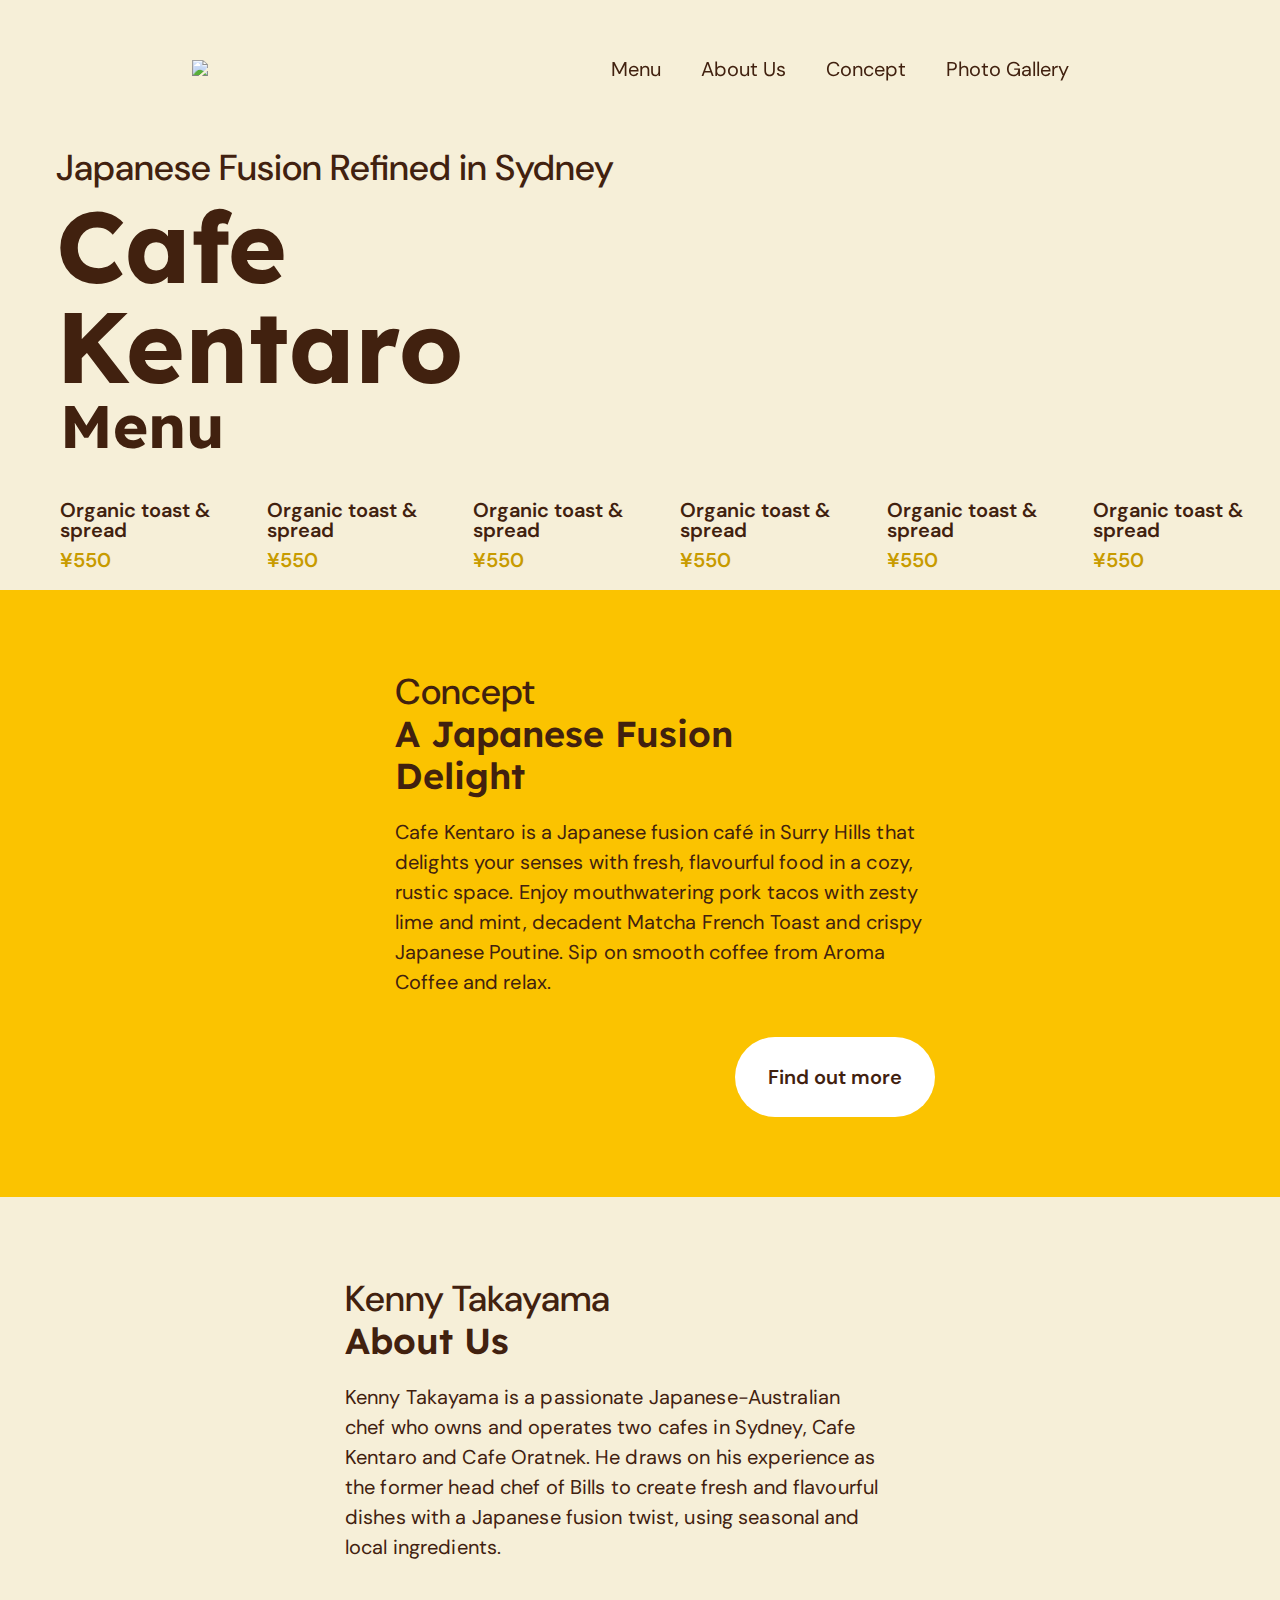
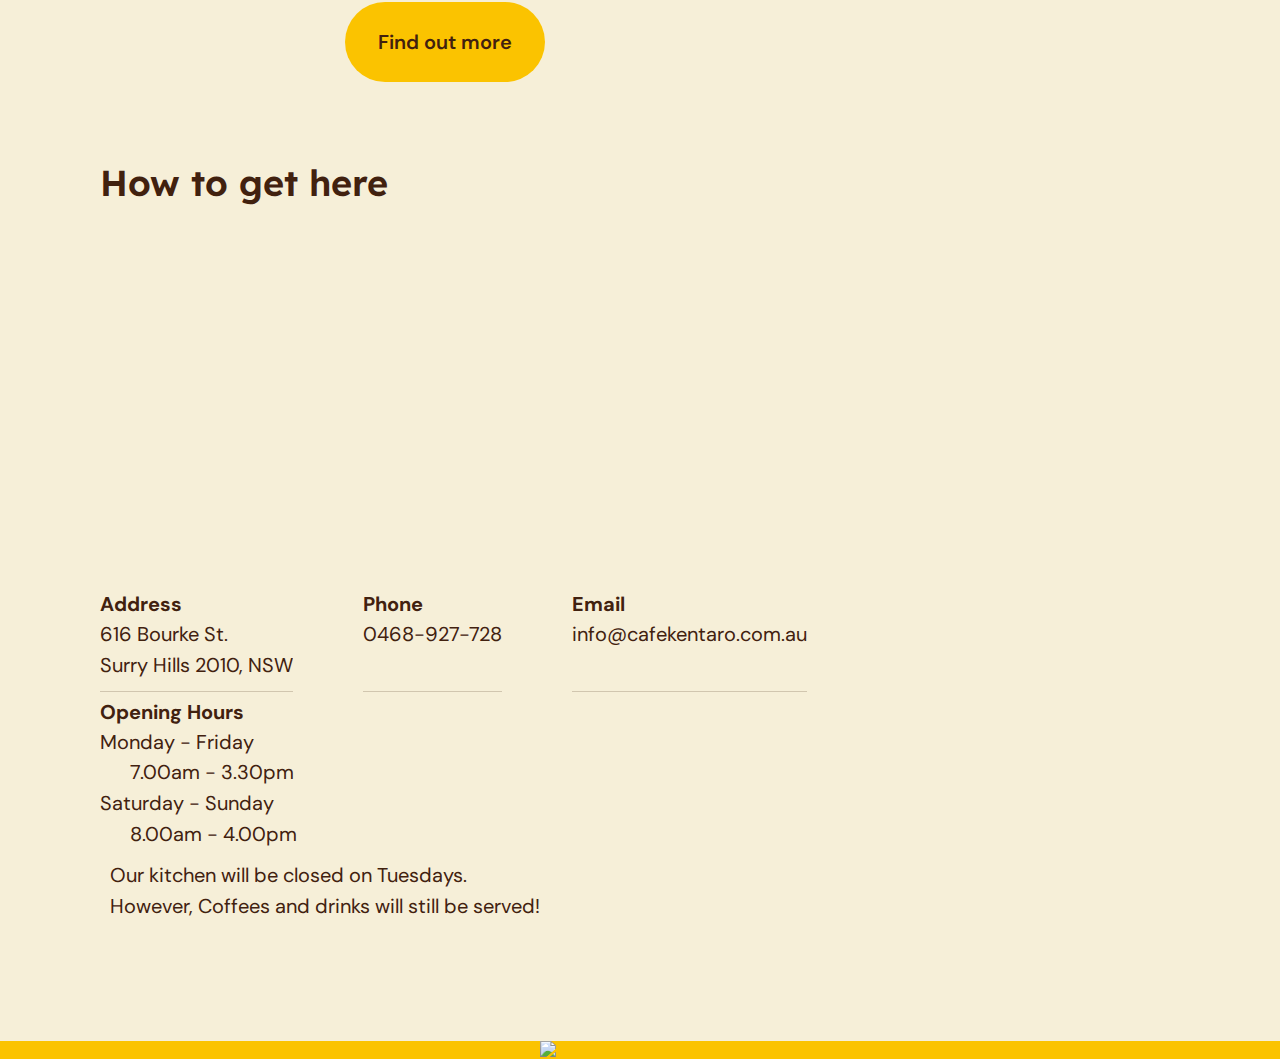
==== commit 7a0d5ae0: "edited navigation links and added radius  to category" ====
--- a/index.html
+++ b/index.html
@@ -18,21 +18,23 @@
 <body>
   <header>
     <div class="header_menu_wrapper">
-    <div class="header_wrapper">
-      <img class="logo" src="images/logo.png">
-      <div class="hamburger_menu">
-        <img class="hamburger_menu_img" src="images/hamburgermenu.png">
-      </div>
-    </div> <!-- /header_wrapper -->
-    <nav class="hamburger">
-      <ul>
-        <li><a href="menu.html">Menu</a></li>
-        <li><a href="">About Us</a></li>
-        <li><a href="">Concept</a></li>
-        <li><a href="">Photo Gallery</a></li>
-      </ul>
-    </nav>
-  </div>
+      <div class="header_wrapper">
+        <a href="index.html">
+        <img class="logo" src="images/logo.png">
+      </a>
+        <div class="hamburger_menu">
+          <img class="hamburger_menu_img" src="images/hamburgermenu.png">
+        </div>
+      </div> <!-- /header_wrapper -->
+      <nav class="hamburger">
+        <ul>
+          <li><a href="menu.html">Menu</a></li>
+          <li><a href="">About Us</a></li>
+          <li><a href="">Concept</a></li>
+          <li><a href="">Photo Gallery</a></li>
+        </ul>
+      </nav>
+    </div>
   </header>
   <main>
     <div class="land_wrapper">
@@ -48,9 +50,15 @@
 
       </div>
     </div>
-    <div class="land_bg">
-  
-    </div>
+    <!-- Yellow Background -->
+    <div class="land_bg_wrapper">
+      <picture>
+        <source srcset="images/background_sp.svg" media="(max-width: 48rem)">
+        <img src="images/background_pc.svg" alt="">
+      </picture>
+    </div>
+
+    <!-- Scrolling Menu-->
     <section class="menu_food">
       <div class="menu_wrapper">
         <div class="menu_title_wrapper">
@@ -62,8 +70,8 @@
               <img src="dishes/dish_1.jpeg" alt="" class="">
             </figure>
             <dl class="menu_box_txt_wrapper">
-              <dt class="menu_box_txt_name">チェダーチーズバーガー</dt>
-              <dd class="menu_box_txt_price">¥550</dd>
+              <dt class="menu_item_txt_name">Organic toast & spread</dt>
+              <dd class="menu_item_txt_price">¥550</dd>
             </dl>
           </div>
           <div class="menu_box">
@@ -71,44 +79,44 @@
               <img src="dishes/dish_3.jpeg" alt="" class="">
             </figure>
             <dl class="menu_box_txt_wrapper">
-              <dt class="menu_box_txt_name">チェダーチーズバーガー</dt>
-              <dd class="menu_box_txt_price">¥550</dd>
-            </dl>
-          </div>
-          <div class="menu_box">
-            <figure class="menu_box_img_wrapper">
-              <img src="dishes/dish_2.jpeg" alt="" class="">
-            </figure>
-            <dl class="menu_box_txt_wrapper">
-              <dt class="menu_box_txt_name">チェダーチーズバーガー</dt>
-              <dd class="menu_box_txt_price">¥550</dd>
-            </dl>
-          </div>
-          <div class="menu_box">
-            <figure class="menu_box_img_wrapper">
-              <img src="dishes/dish_2.jpeg" alt="" class="">
-            </figure>
-            <dl class="menu_box_txt_wrapper">
-              <dt class="menu_box_txt_name">チェダーチーズバーガー</dt>
-              <dd class="menu_box_txt_price">¥550</dd>
-            </dl>
-          </div>
-          <div class="menu_box">
-            <figure class="menu_box_img_wrapper">
-              <img src="dishes/dish_2.jpeg" alt="" class="">
-            </figure>
-            <dl class="menu_box_txt_wrapper">
-              <dt class="menu_box_txt_name">チェダーチーズバーガー</dt>
-              <dd class="menu_box_txt_price">¥550</dd>
-            </dl>
-          </div>
-          <div class="menu_box">
-            <figure class="menu_box_img_wrapper">
-              <img src="dishes/dish_2.jpeg" alt="" class="">
-            </figure>
-            <dl class="menu_box_txt_wrapper">
-              <dt class="menu_box_txt_name">チェダーチーズバーガー</dt>
-              <dd class="menu_box_txt_price">¥550</dd>
+              <dt class="menu_item_txt_name">Organic toast & spread</dt>
+              <dd class="menu_item_txt_price">¥550</dd>
+            </dl>
+          </div>
+          <div class="menu_box">
+            <figure class="menu_box_img_wrapper">
+              <img src="dishes/dish_2.jpeg" alt="" class="">
+            </figure>
+            <dl class="menu_box_txt_wrapper">
+              <dt class="menu_item_txt_name">Organic toast & spread</dt>
+              <dd class="menu_item_txt_price">¥550</dd>
+            </dl>
+          </div>
+          <div class="menu_box">
+            <figure class="menu_box_img_wrapper">
+              <img src="dishes/dish_2.jpeg" alt="" class="">
+            </figure>
+            <dl class="menu_box_txt_wrapper">
+              <dt class="menu_item_txt_name">Organic toast & spread</dt>
+              <dd class="menu_item_txt_price">¥550</dd>
+            </dl>
+          </div>
+          <div class="menu_box">
+            <figure class="menu_box_img_wrapper">
+              <img src="dishes/dish_2.jpeg" alt="" class="">
+            </figure>
+            <dl class="menu_box_txt_wrapper">
+              <dt class="menu_item_txt_name">Organic toast & spread</dt>
+              <dd class="menu_item_txt_price">¥550</dd>
+            </dl>
+          </div>
+          <div class="menu_box">
+            <figure class="menu_box_img_wrapper">
+              <img src="dishes/dish_2.jpeg" alt="" class="">
+            </figure>
+            <dl class="menu_box_txt_wrapper">
+              <dt class="menu_item_txt_name">Organic toast & spread</dt>
+              <dd class="menu_item_txt_price">¥550</dd>
             </dl>
           </div>
         </div>
--- a/desktop.css
+++ b/desktop.css
@@ -21,7 +21,7 @@
 }
 
 main {
-    margin: 10rem 0 10rem 0;
+    margin: 15rem 0 10rem 0;
 }
 
 
@@ -55,19 +55,6 @@
 }
 
 
-.left {
-    margin-left: auto;
-}
-
-
-.justify_unset {
-    justify-content: unset;
-}
-
-.flex_row_reverse{
-    flex-flow: row-reverse;
-}
-
 /*------------*/
 /* Header    
 /*------------*/
@@ -183,7 +170,6 @@
     font-size: 3.6rem;
     font-family: 'DM Sans';
     font-weight: 500;
-
 }
 
 .land_img {
@@ -192,13 +178,33 @@
 }
 
 
-
+.land_bg_wrapper{
+    z-index: -99;
+    position: absolute;
+    top: 0;
+    right: 0;
+    left: 0;
+    width: 100vw;
+}
+
+.land_bg{
+    /* z-index: -1; */
+    position: absolute;
+    top: 0;
+    right: 0;
+    left: 0;
+    width: 100%;
+    margin: 0 auto;
+}
 
 
 /*------------*/
 /* Menu    
 /*------------*/
 
+.menu_title{
+    font-size: 6rem;
+}
 .menu_wrapper{
     max-width: 160rem;
 }
@@ -421,7 +427,7 @@
 /*------------*/
 
 .menu_item_list_wrapper {
-    max-width: 56vw;
+    max-width: 65vw;
     margin: 0 auto;
 }
 
@@ -445,7 +451,7 @@
 
 
 .menu_item {
-    max-width: calc((100% - 58rem)/2);
+    max-width: 13vw;
     min-width: 19rem;
 }
 
@@ -480,8 +486,6 @@
 
 nav.categories {
     width: 100%;
-    position: sticky;
-    top: 10rem;
     display: block;
     background-color: white;
     display: flex;
@@ -489,7 +493,6 @@
     justify-content: start;
     z-index: 1;
     margin: 0 auto;
-    border-radius: 1rem;
 }
 
 .order_pg_wrapper nav {
@@ -498,6 +501,7 @@
 
 .order_pg_wrapper nav.categories {
     width: 100%;
+    margin-bottom: 2.9rem;
 }
 
 
@@ -511,18 +515,35 @@
 }
 
 .categories_active {
-    border-bottom: #FBC300 0.4rem solid;
-}
-
-
-/*------------*/
-/* Category
-/*------------*/
-
-.dish_img_wrapper {}
+    border-bottom: #C89B00 0.4rem solid;
+    border-radius: 0 0 0 1rem;
+}
+
+
+/*------------*/
+/* Dish
+/*------------*/
+.dish_feature_pg_wrapper{
+    width: 100vw;
+    height: 100vh;
+    display: flex;
+    justify-content: center;
+    align-items: center;
+    background-color: rgba(0,0,0,0.7);
+}
+.dish_feature_wrapper{
+    position: fixed;
+    height: 67vw;
+    overflow: scroll;
+    aspect-ratio: 10/30;
+    min-width: 24vw;
+    background-color: #f6efd8;
+}
+
+.dish_img_wrapper {
+}
 
 .dish_img {
-    height: 100vw;
 }
 
 .dish_info {
@@ -531,7 +552,6 @@
     display: flex;
     flex-flow: column;
     gap: 1rem 0;
-    margin-bottom: 30vw;
 }
 
 
@@ -584,22 +604,17 @@
 /* Cart Options
 /*------------*/
 
+.cart_link{
+    
+}
+
 .cart_options_wrapper {
     font-size: 2.0rem;
     font-weight: 600;
     display: flex;
     justify-content: space-around;
-    align-content: center;
-    background-color: white;
-    ;
-    bottom: 0;
-    padding: 2rem 0;
-    position: fixed;
-    width: 100vw;
-    height: 10vw;
-}
-
-
+    padding-bottom: 2rem;
+}
 
 .quantity_wrapper {
     display: flex;
@@ -667,24 +682,34 @@
 }
 
 .order_card_quantity {
-    letter-spacing: 0.8rem;
-}
+    letter-spacing: 0.2rem;
+    min-width: max-content;
+}
+
+.order_card_quantity {}
 
 .order_list_wrapper {
     display: flex;
     flex-flow: column;
     align-items: center;
-
+    min-width: 40rem;
+    /* padding-top: 3rem; */
+}
+
+.order_list_wrapper p{
+    /* padding: 4rem 5rem; */
+    margin: 0rem 0;
+    font-size: 2rem;
+    max-width: 40rem;
 }
 
 .order_card_wrapper {
     display: flex;
     flex-flow: column;
-
     background-color: white;
     width: calc(100% - 4rem);
     margin: 1rem 0;
-    padding: 2rem 0;
+    padding: 2rem 0 0rem;
     border-radius: 2rem;
     font-size: 1.6rem;
 }
@@ -698,7 +723,13 @@
 
 }
 
-.order_card_info
+.order_card_info{
+    display: flex;
+    flex-flow: column;
+    gap: 2rem 0;
+}
+
+
 
 /* Name, desc and Edit */
     {
@@ -767,9 +798,9 @@
 .order_summary_total {
     display: flex;
     justify-content: space-between;
-
     font-size: 1.8rem;
     font-weight: 500;
+    margin-bottom: 2rem;
 }
 
 .order_summary_checkout {
@@ -832,7 +863,7 @@
     width: calc(100% - 6rem);
     margin: 3rem auto 0;
     font-weight: 400;
-    font-size: 1.6rem;
+    font-size: 2rem;
     ;
 
 }
@@ -843,6 +874,7 @@
     flex-flow: column;
     border: 1px solid rgba(var(--brownrgb), 0.2);
     padding: 1rem;
+    font-size: 1.9rem;
 
 }
 
@@ -863,7 +895,6 @@
 
 .form_wrapper {
     display: grid;
-
     grid-column-gap: 1rem;
     grid-template-columns: auto auto;
     grid-template-rows: 3rem 3rem 3rem;
@@ -871,7 +902,7 @@
         "name name"
         "number number"
         "expiration security";
-    padding: 0 2rem 2rem;
+    padding: 0 2rem 4rem;
     gap: 3rem;
 }
 
@@ -925,9 +956,20 @@
     height: 10rem;
 }
 
+.order_completion_card{
+    display: flex;
+    flex-flow: column;
+    background-color: white;
+    width: calc(100% - 4rem);
+    margin: 1rem 0;
+    padding: 2rem 0 0rem;
+    border-radius: 2rem;
+    font-size: 1.6rem;
+}
+
 .order_completion_wrapper {
     display: flex;
-    gap: 2rem 2rem;
+    gap: 2rem 0rem;
     justify-content: space-around;
     padding: 2rem;
     padding-top: 0;
@@ -940,6 +982,7 @@
     text-align: center;
     line-height: 2.1rem;
     font-size: 1.6rem;
+    padding: 0;;
 }
 
 
@@ -947,21 +990,53 @@
     font-size: 1.4rem;
 }
 
-/*
+.order_completion_card .title_sub{
+    text-align: center;
+}
+
+
+
+/************
 * PAGE WRAPPER
 */
 
-.menu_pg_wrapper{display: flex;justify-content: center;/* max-width: 80%; */}
-
-
-.order_pg_wrapper{
-
-}
-
-.order_pg_wrapper {
-}
+.menu_pg_wrapper{display: flex;justify-content: center;/* width: 100vw; */margin: 0 auto;}
+
 
 
 .menu_pg_wrapper nav, .order_pg_wrapper nav{
-    border-radius: 0;
+    /* width: 80vw; */
+    /* border-radius: 1rem; */
+}
+
+
+
+
+/*------------*/
+/* Modifiers
+/*------------*/
+
+.left {
+    margin-left: auto;
+}
+
+.justify_unset {
+    justify-content: unset;
+}
+
+.flex_row_reverse{
+    flex-flow: row-reverse;
+}
+
+.no_flex{
+    display: block;
+}
+
+.radius_left{
+    border-radius: 1rem 0 0 1rem;
+}
+
+
+.radius_right{
+    border-radius:0 1rem 1rem 0;
 }--- a/style.css
+++ b/style.css
@@ -166,6 +166,7 @@
 
 main {
     margin: 10rem 0 10rem 0;
+    /* width: 100vw; */
 }
 
 
@@ -472,10 +473,8 @@
     margin-bottom: 2rem;
     font-size: 3.6rem;
     max-width: 100%;
-    ;
     line-height: 4.2rem;
     font-weight: 600;
-    word-wrap:
 }
 
 .max-width-80 {
@@ -586,7 +585,6 @@
 }
 
 .menu_item_wrapper a {
-    max-width: ;
 
 }
 
@@ -658,8 +656,16 @@
 
 
 /*------------*/
-/* Category
-/*------------*/
+/* Dish
+/*------------*/
+
+.dish_feature_wrapper{
+    position: absolute;
+    width: 100vw;
+    height: 100vh;
+}
+
+
 
 .dish_img_wrapper {}
 
@@ -809,24 +815,25 @@
 }
 
 .order_card_quantity {
-    letter-spacing: 0.8rem;
+    letter-spacing: 0.1rem;
+    min-width: max-content;
 }
 
 .order_list_wrapper {
     display: flex;
     flex-flow: column;
     align-items: center;
-
+    width: calc(100% - 4rem);
+    margin: 0 auto;
 }
 
 .order_card_wrapper {
     display: flex;
     flex-flow: column;
-
     background-color: white;
-    width: calc(100% - 4rem);
-    margin: 1rem 0;
-    padding: 2rem 0;
+    /* width: 100%; */
+    /* margin: 1rem 0; */
+    /* padding: 2rem 0; */
     border-radius: 2rem;
     font-size: 1.6rem;
 }
@@ -884,7 +891,7 @@
     position: fixed;
     bottom: 0;
     right: 0;
-    width: 100vw;
+    width: 100%;
     box-shadow: rgba(var(--brownrgb), 0.09) 0 -0.7rem 0.8rem;
 }
 
@@ -978,11 +985,9 @@
 .order_list_wrapper h4 {
     align-self: start;
     width: calc(100% - 6rem);
-    margin: 3rem auto 0;
+    margin: 3rem 0 0;
     font-weight: 400;
     font-size: 1.6rem;
-    ;
-
 }
 
 
@@ -1114,22 +1119,29 @@
     display: none;
 }
 
+.sp_show{
+    display: block;
+}
 
 .order_pg_wrapper{
 
 }
 
-
-
-
-
-
-
-
-
-
-
-}
-
-
-
+.menu_pg_wrapper{
+    display: block;
+    margin-bottom: 20rem;
+}
+
+
+
+
+
+
+
+
+
+
+}
+
+
+
